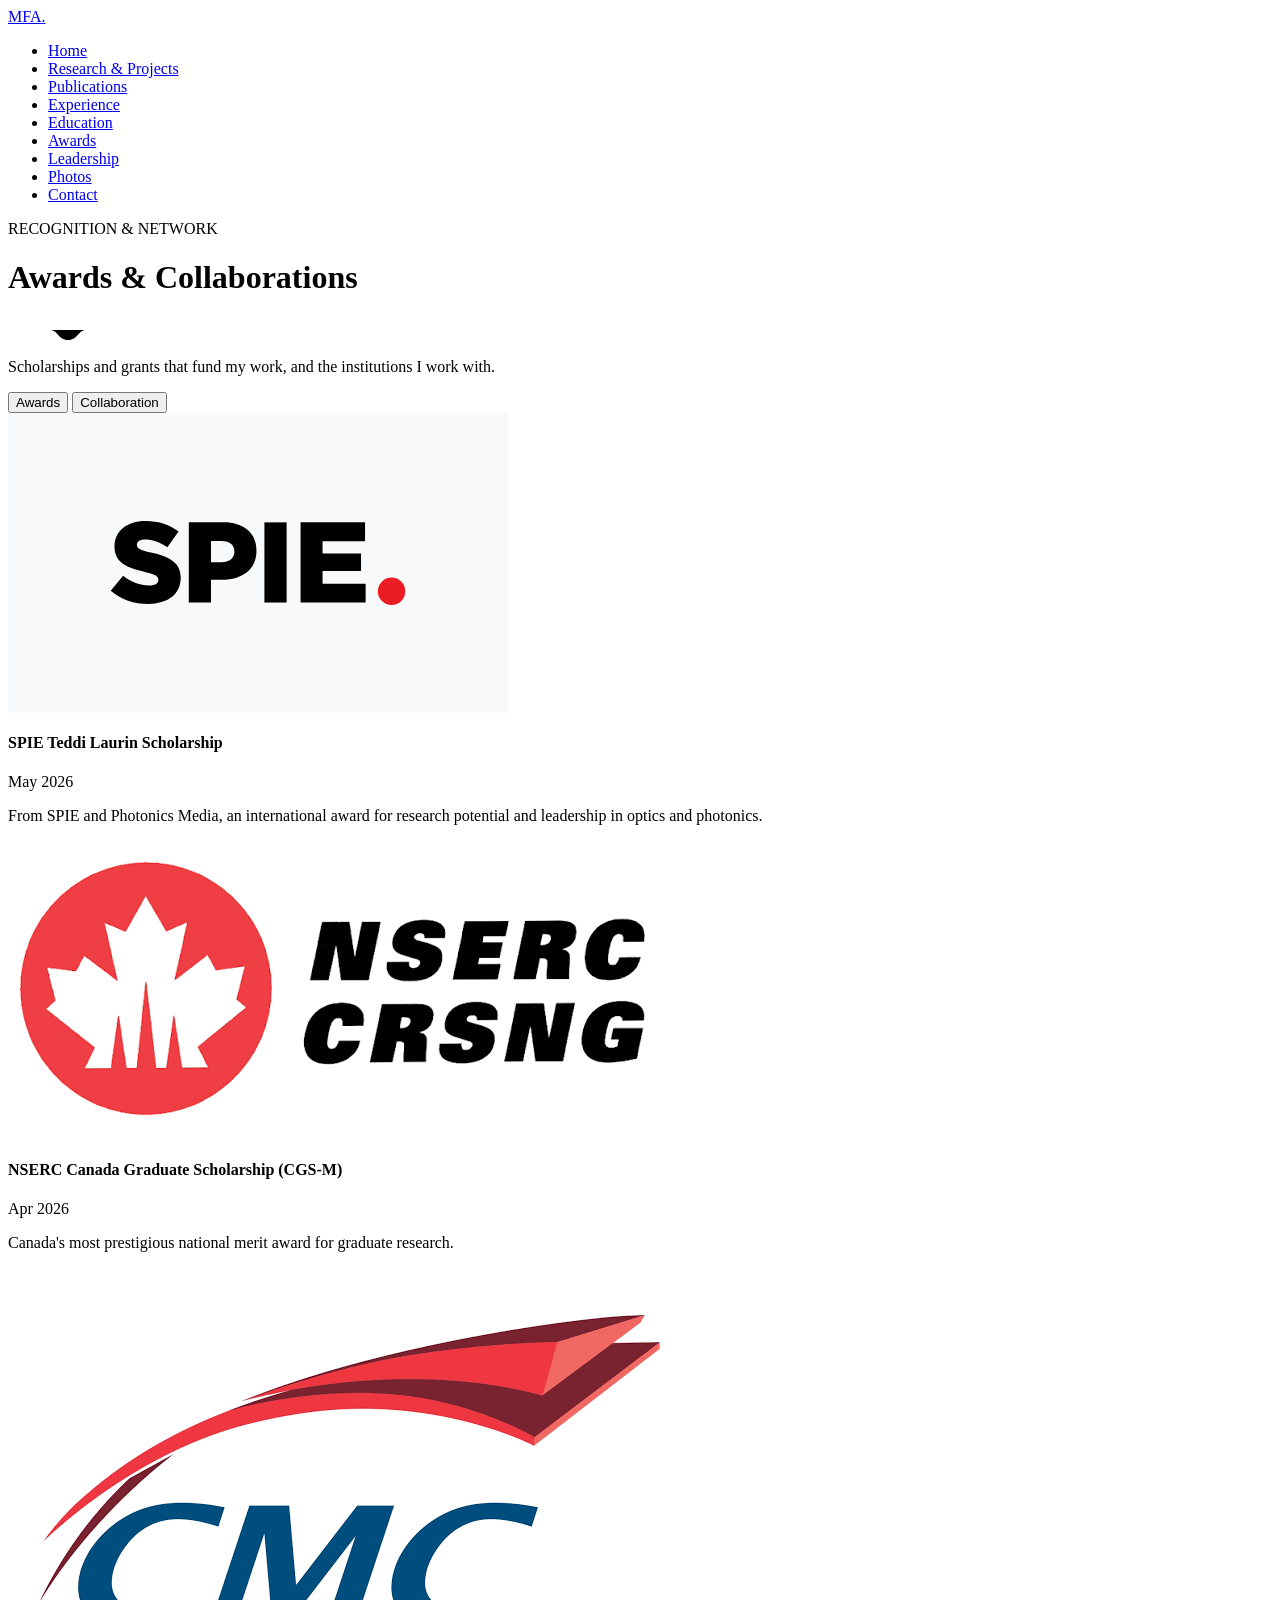
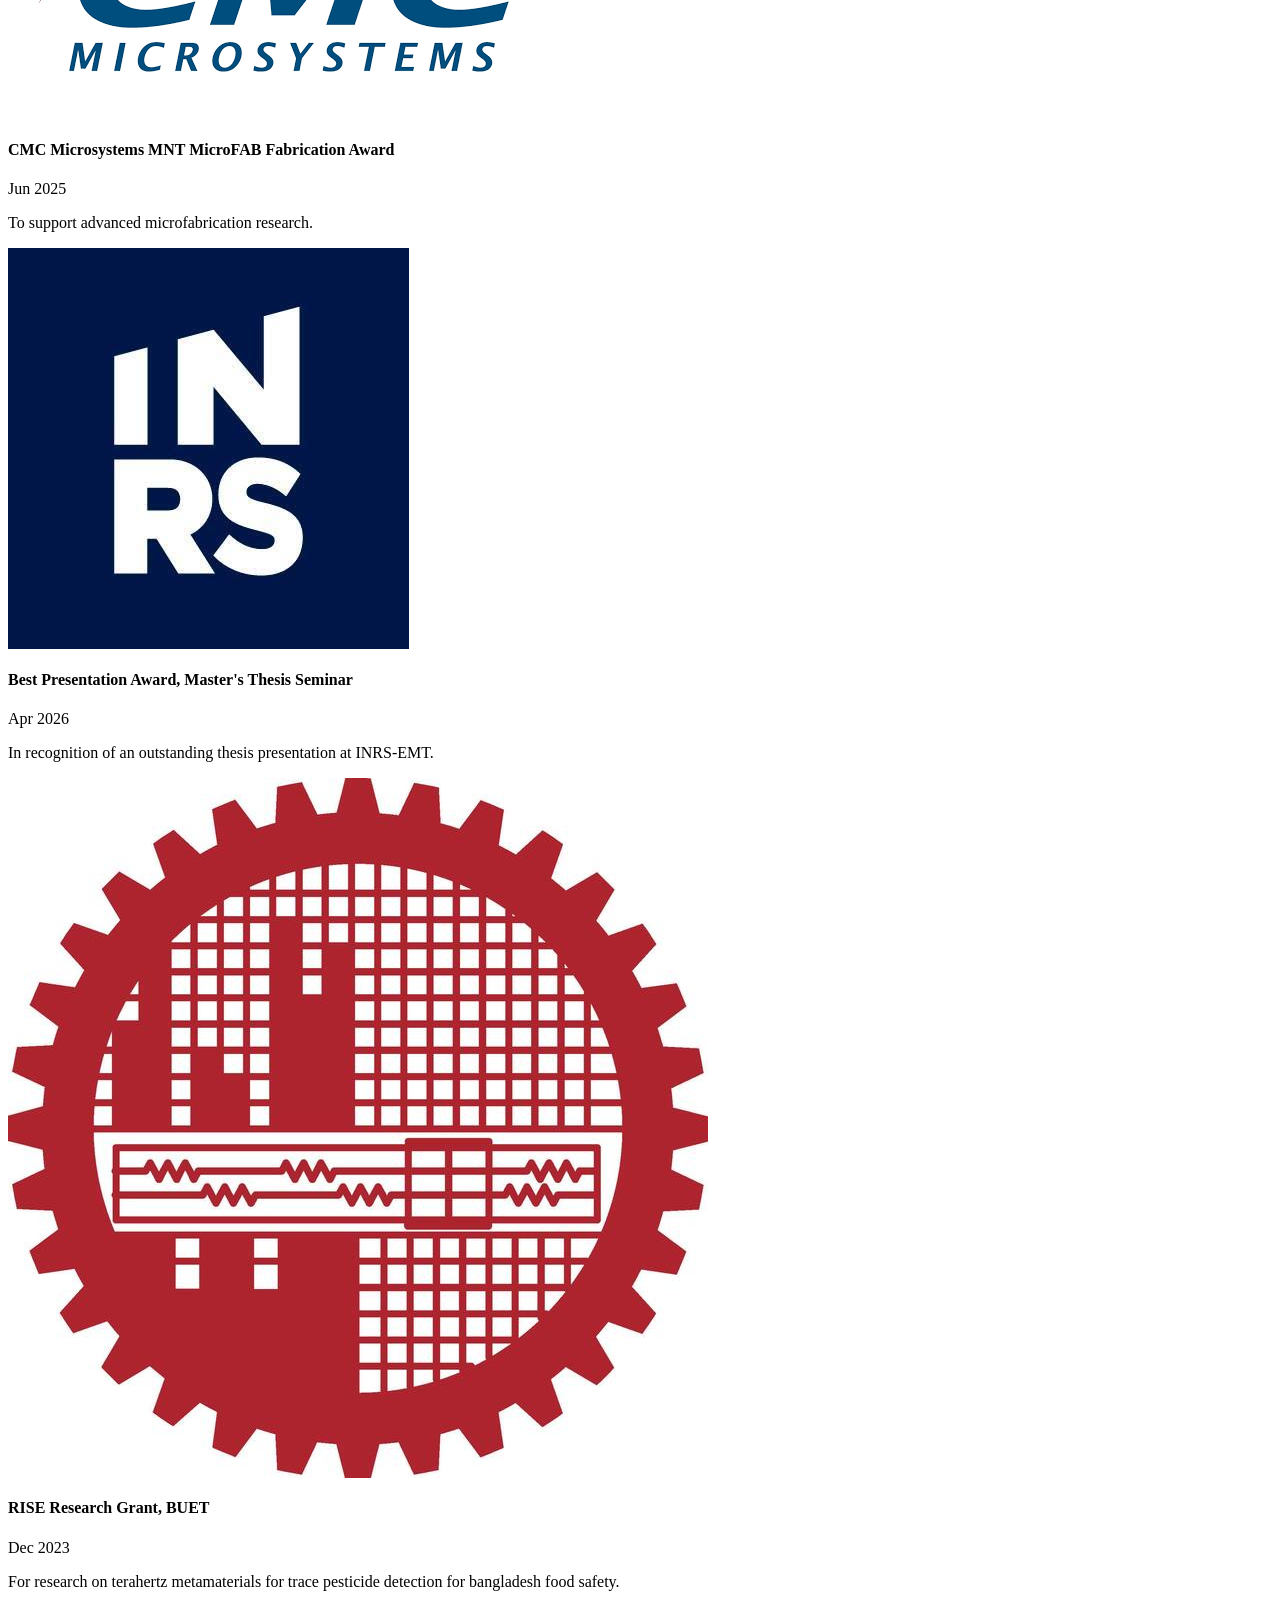
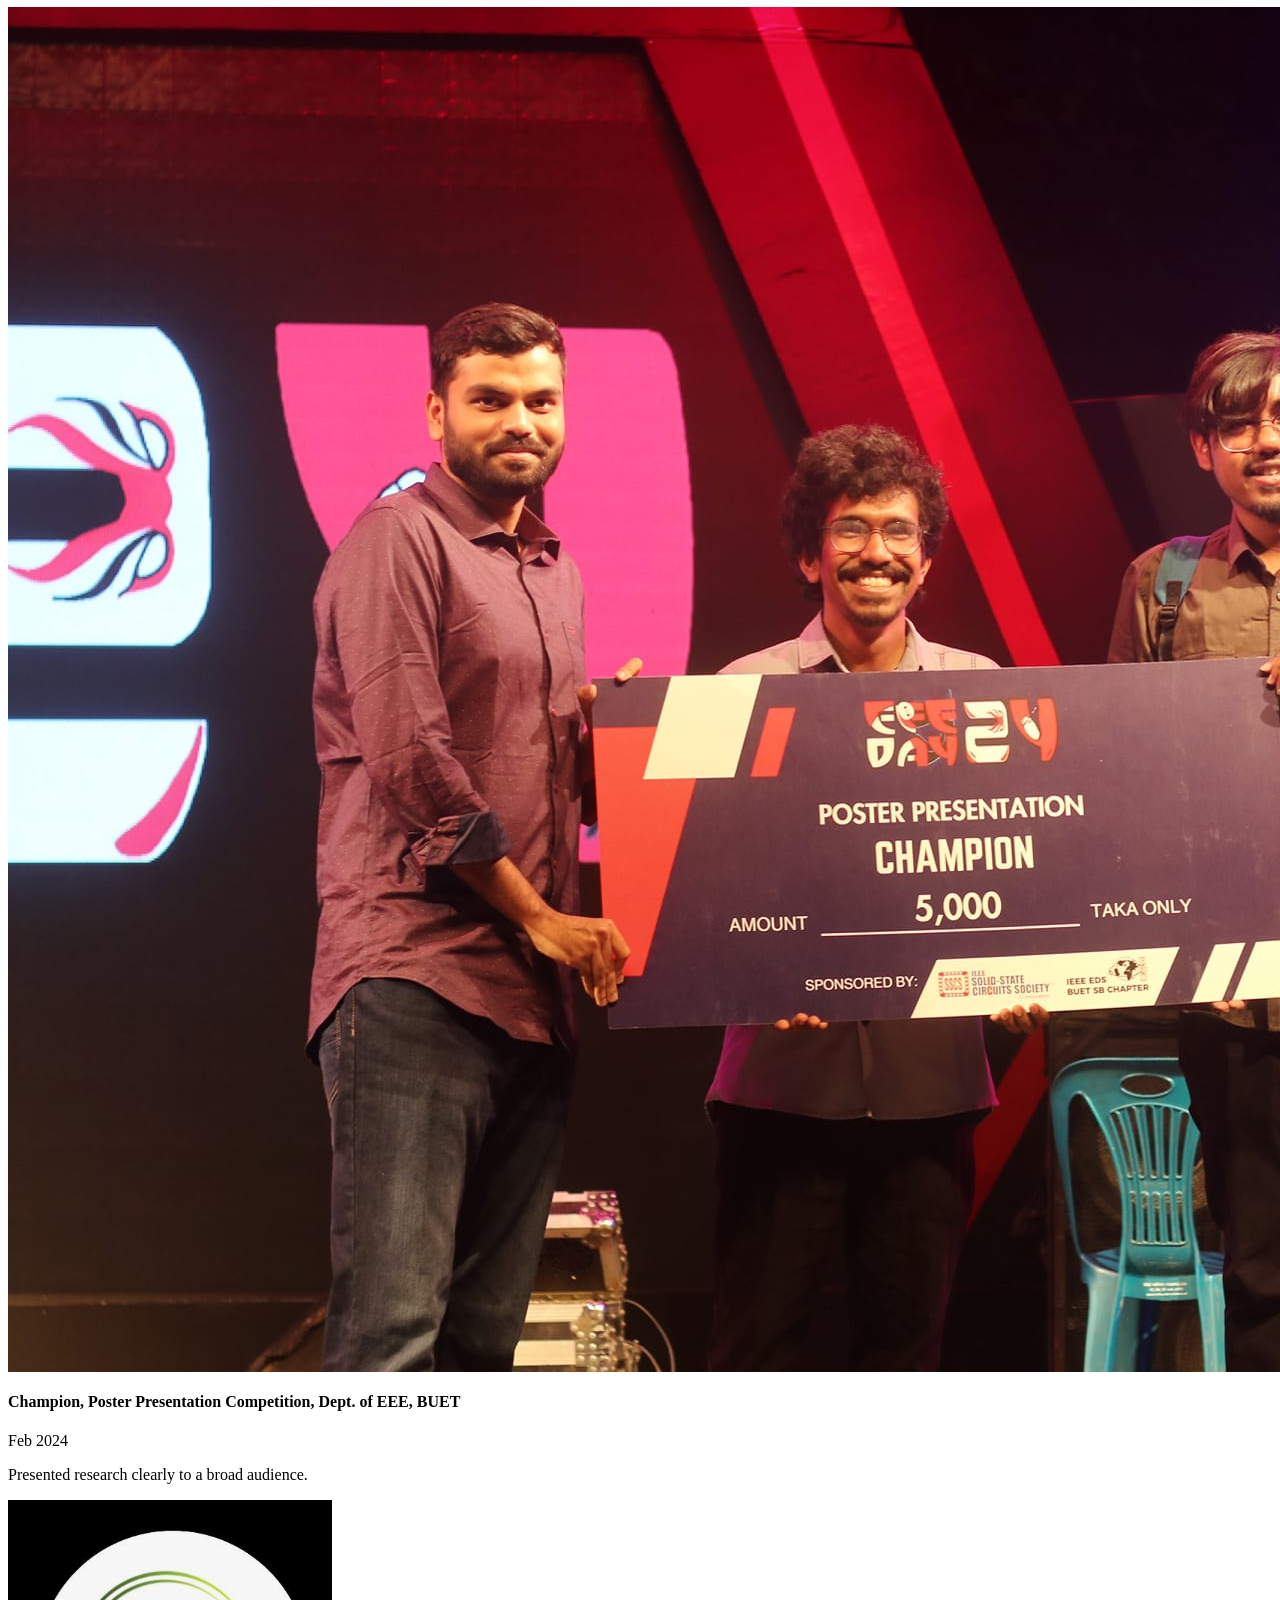
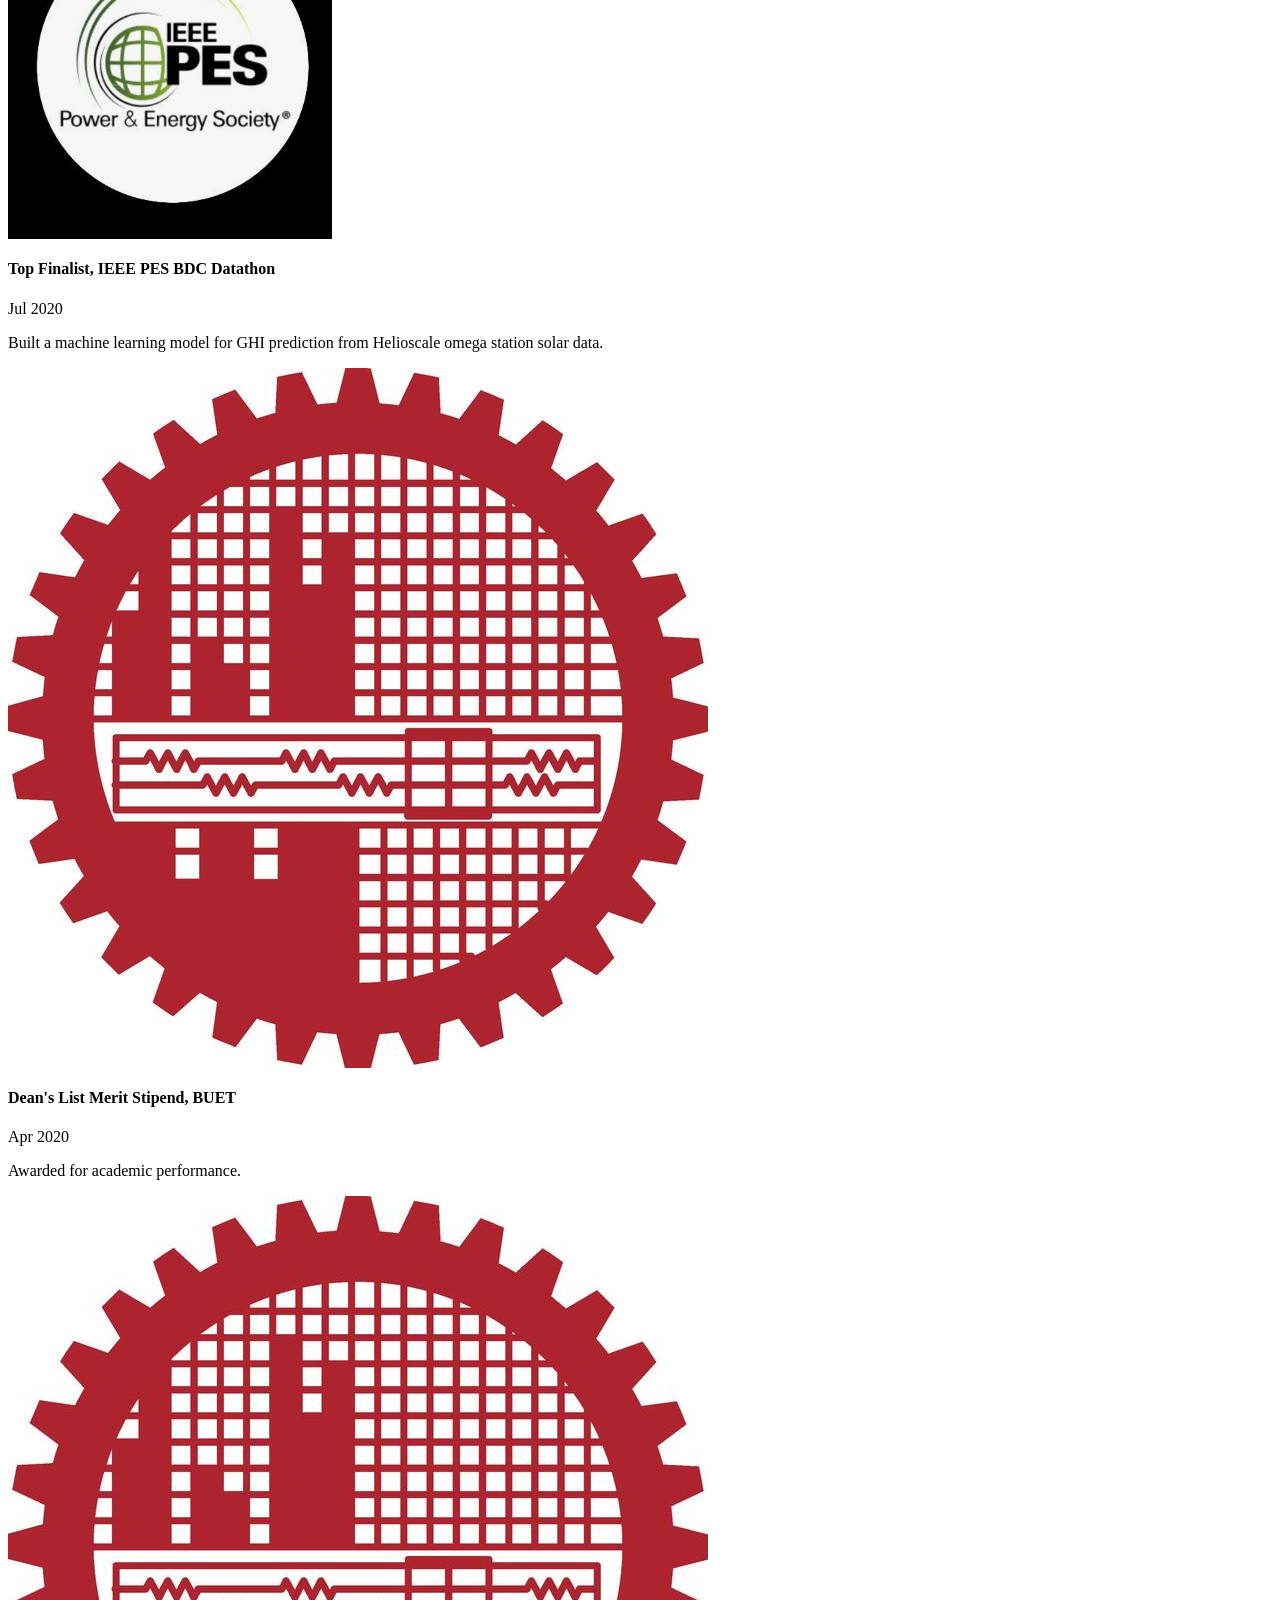
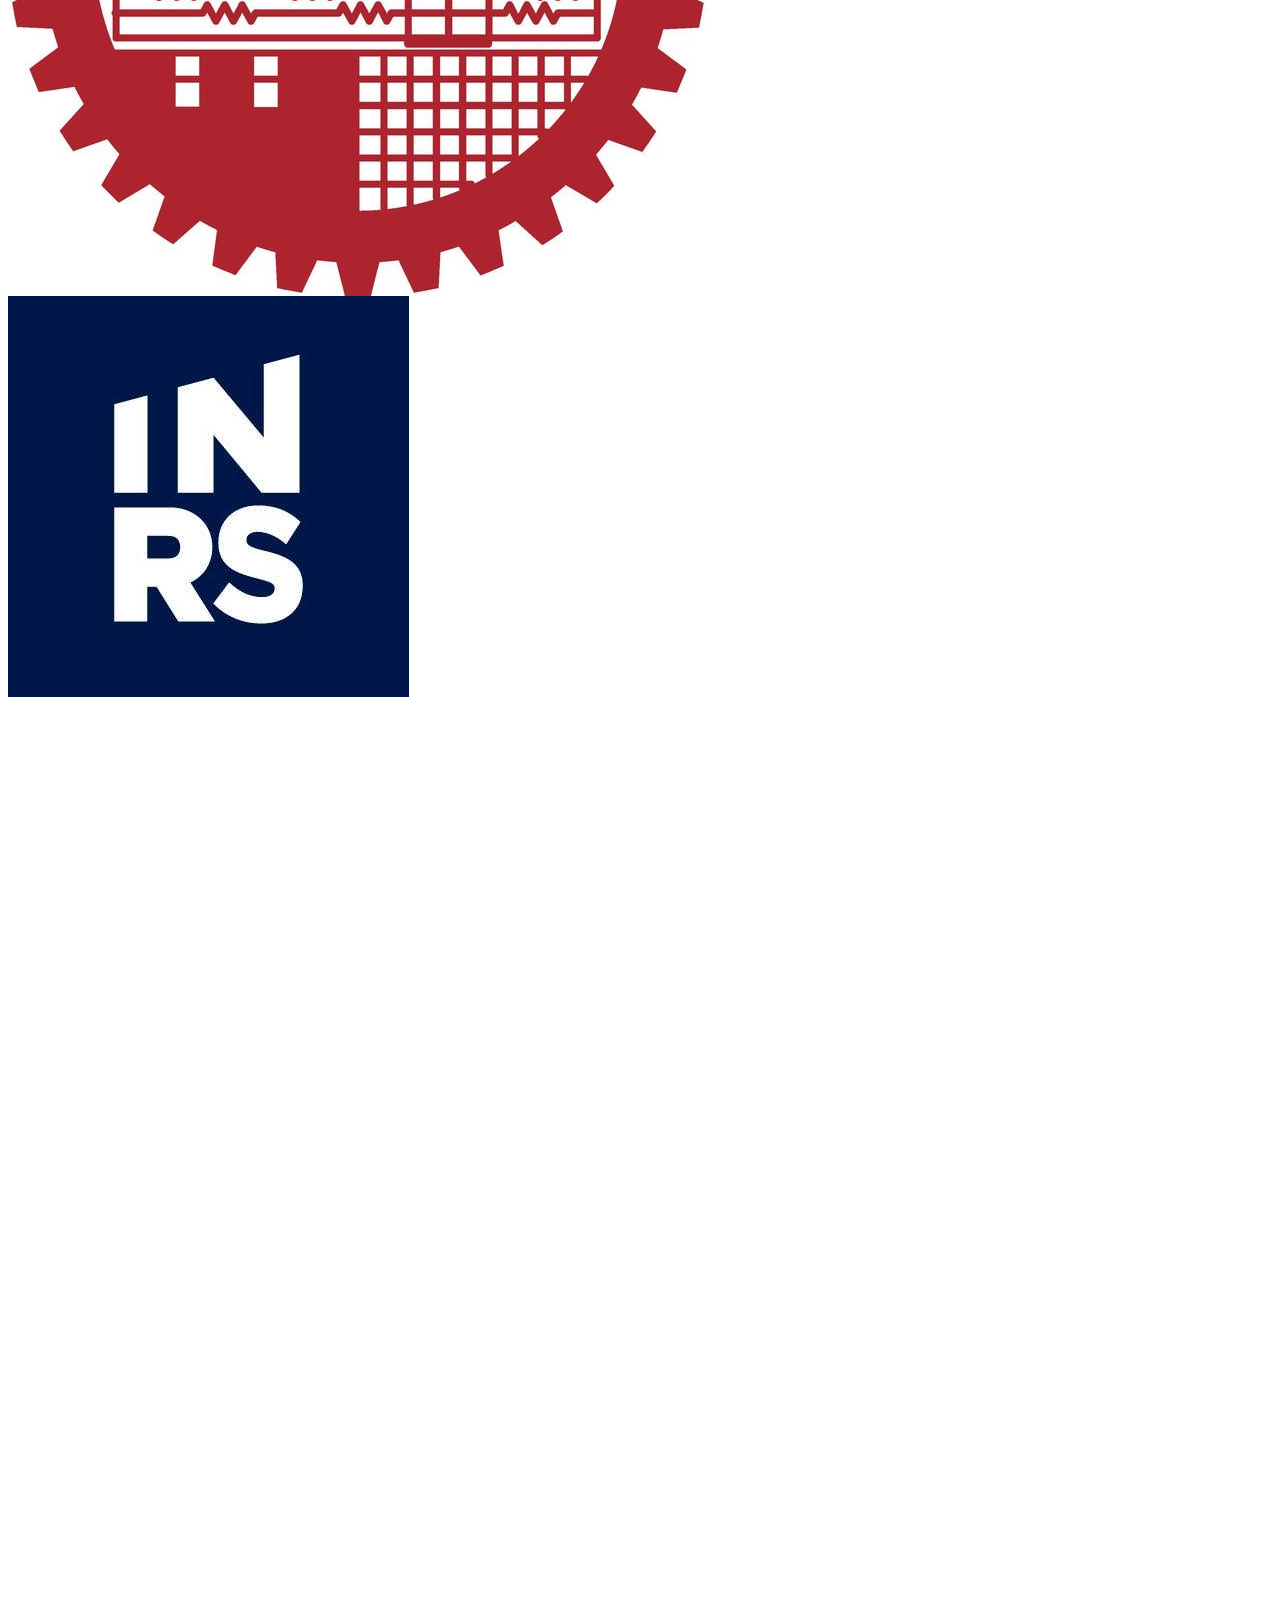
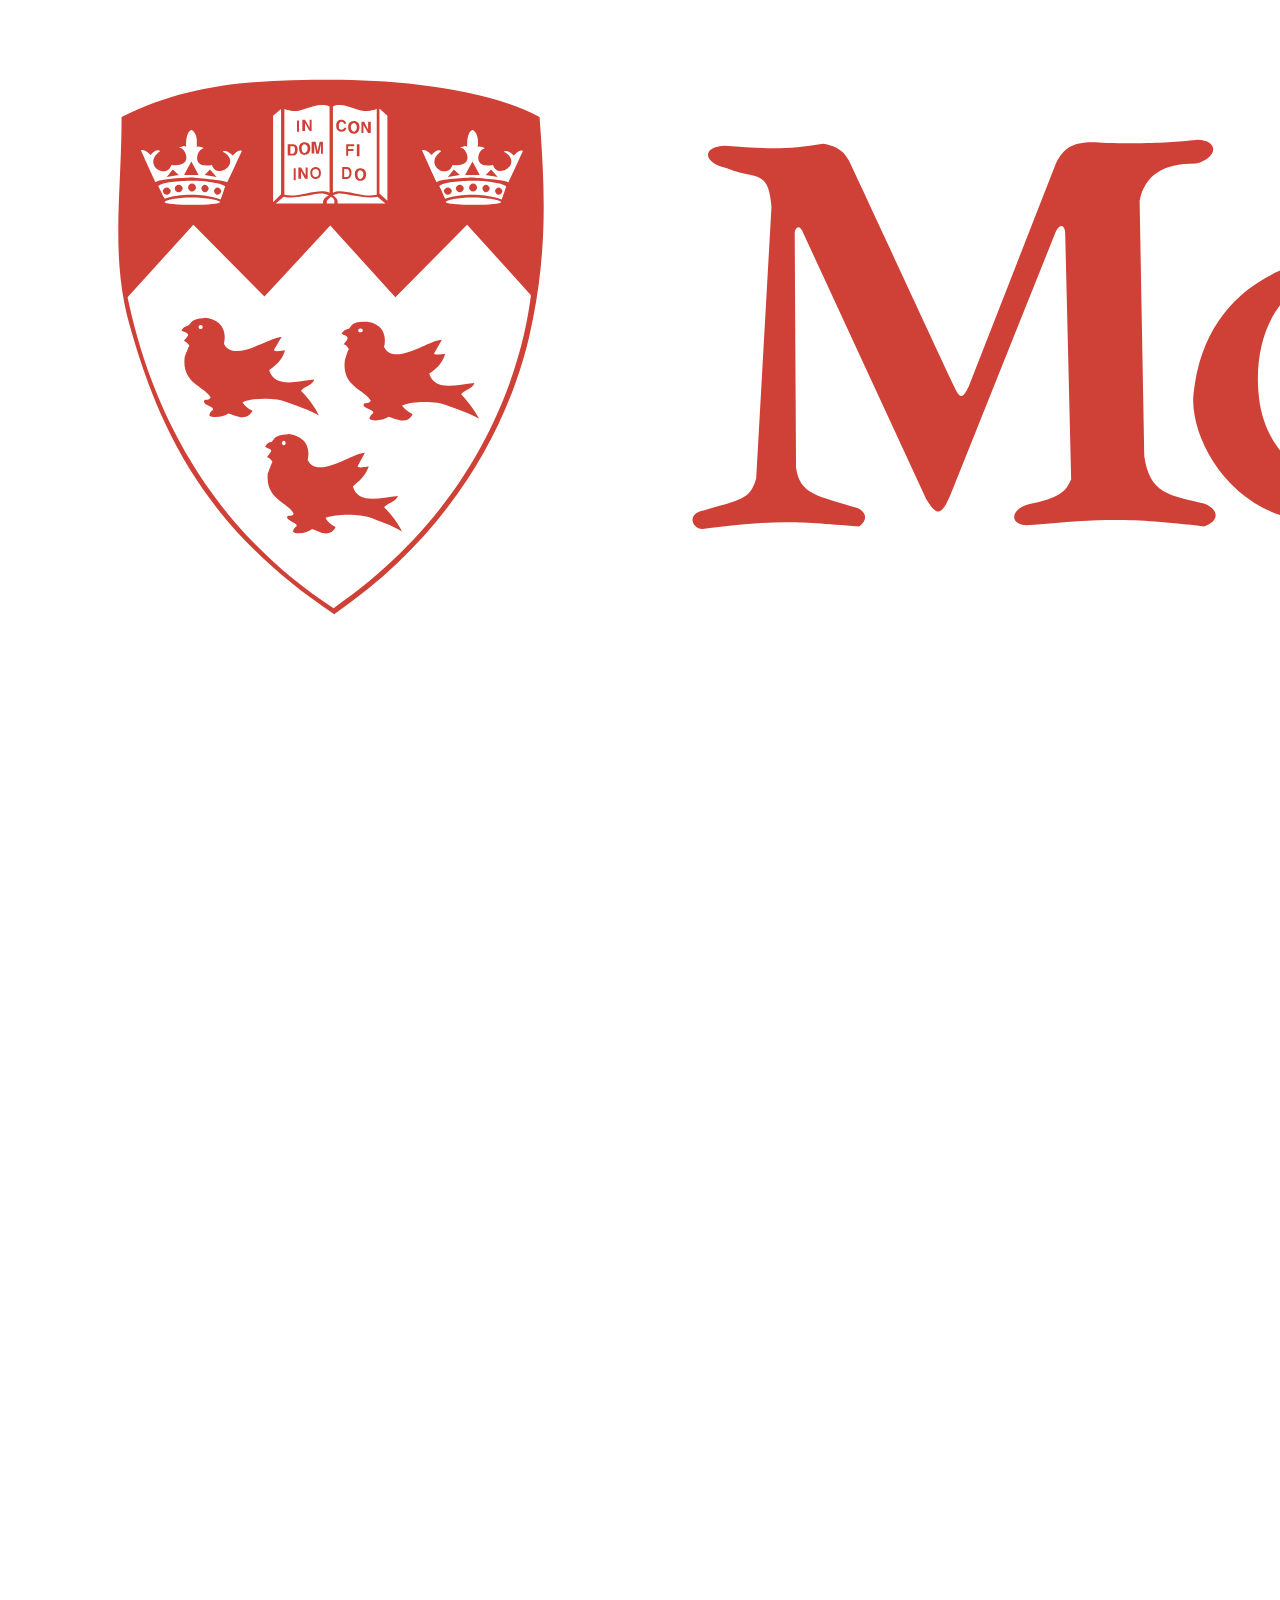
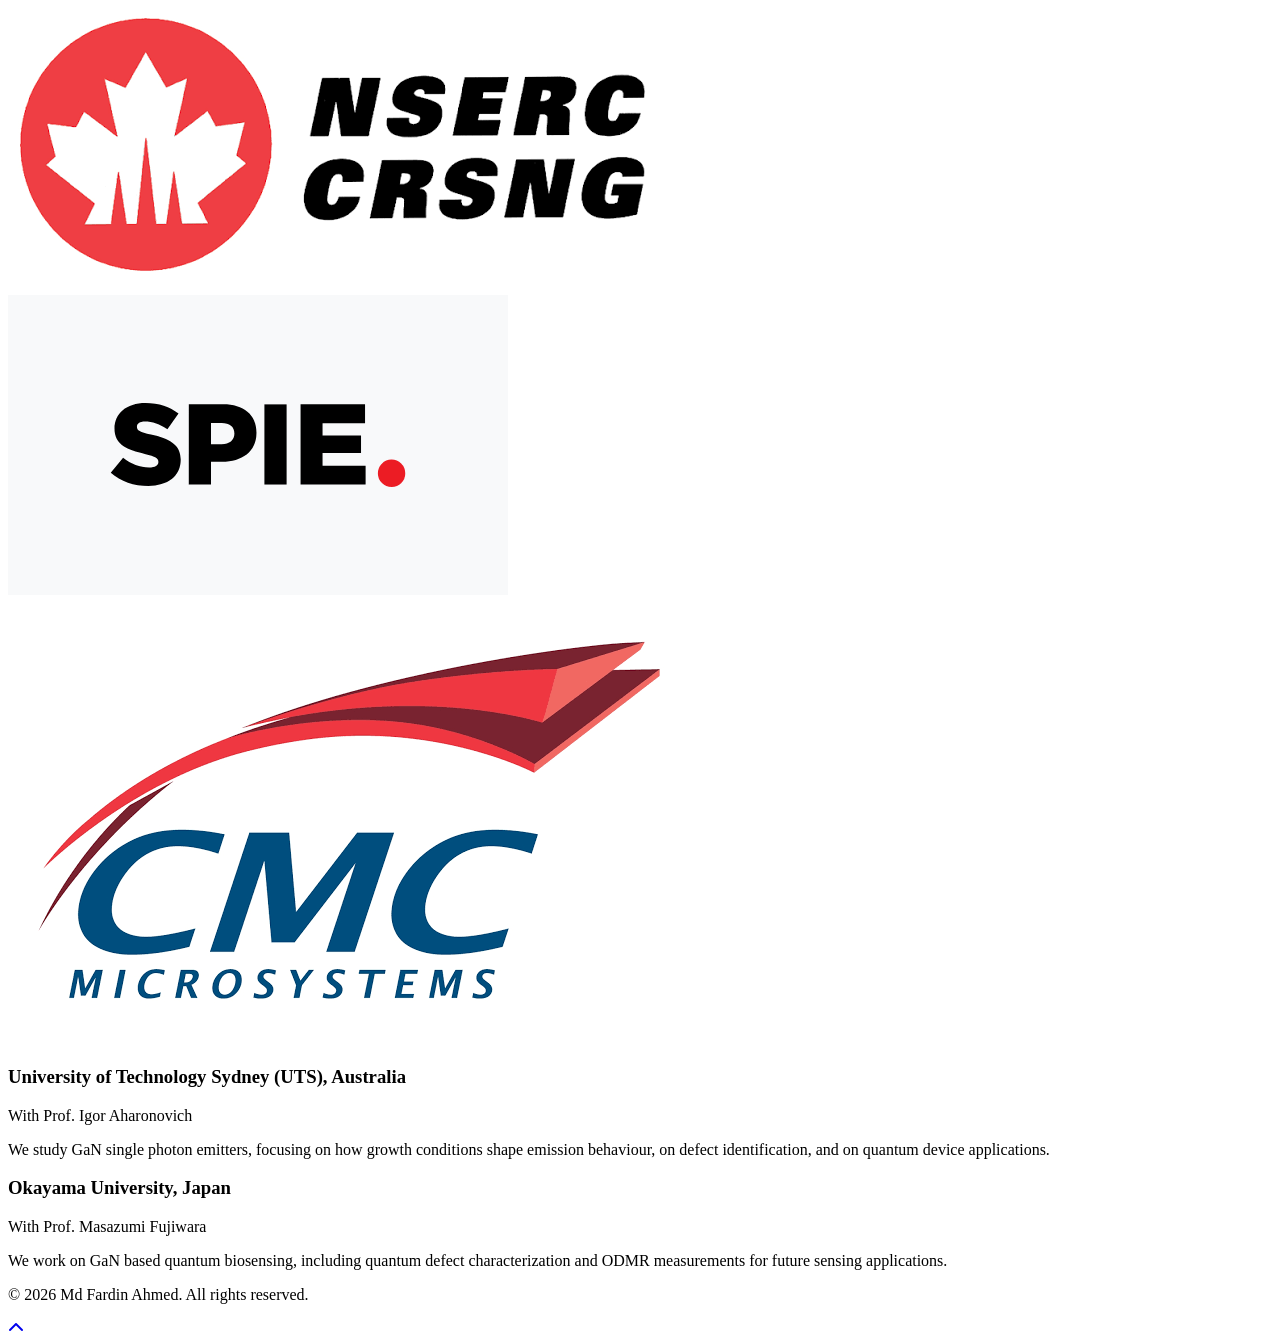
==== awards.html @ 1ec7cc43 "Add files via upload" ====
<html lang="en"><head>
    <meta charset="UTF-8">
    <meta name="viewport" content="width=device-width, initial-scale=1.0">
    <title>Awards & Collaborations | Md Fardin Ahmed</title>
    <link rel="preconnect" href="https://fonts.googleapis.com">
    <link rel="preconnect" href="https://fonts.gstatic.com" crossorigin="">
    <link href="https://fonts.googleapis.com/css2?family=Space+Grotesk:wght@500;700&family=Inter:wght@400;500;600;700&display=swap" rel="stylesheet">
    <link rel="stylesheet" href="https://cdnjs.cloudflare.com/ajax/libs/font-awesome/6.7.2/css/all.min.css">
    <link rel="stylesheet" href="style.css">
</head>
<body>
    <div id="scroll-progress" aria-hidden="true"></div>

    <nav id="navbar" class="scrolled">
        <div class="nav-container">
            <a href="index.html" class="logo">MFA<span>.</span></a>
            <ul class="nav-links">
                <li><a href="index.html">Home</a></li>
                <li><a href="research.html">Research &amp; Projects</a></li>
                <li><a href="publications.html">Publications</a></li>
                <li><a href="experience.html">Experience</a></li>
                <li><a href="education.html">Education</a></li>
                <li><a href="awards.html" class="active">Awards</a></li>
                <li><a href="leadership.html">Leadership</a></li>
                <li><a href="photos.html">Photos</a></li>
                <li><a href="index.html#contact">Contact</a></li>
            </ul>
            <div class="hamburger">
                <div class="line1"></div>
                <div class="line2"></div>
                <div class="line3"></div>
            </div>
        </div>
    </nav>

    <header class="page-hero">
        <div class="container">
            <span class="section-num">RECOGNITION &amp; NETWORK</span>
            <h1>Awards &amp; Collaborations</h1>
            <svg class="g2-dip" viewBox="0 0 120 24" width="120" height="24" aria-hidden="true">
                <path class="g2-line" d="M0,12 H42 M78,12 H120"></path>
                <path class="g2-curve" d="M42,12 C50,12 50,22 60,22 C70,22 70,12 78,12"></path>
            </svg>
            <p class="page-sub">Scholarships and grants that fund my work, and the institutions I work with.</p>
        </div>
    </header>

    <main>
        <section id="awards-and-recognition" class="section">
            <div class="container">
                <div class="tabs-container tabs-wide reveal">
                    <div class="tabs-header">
                        <button class="tab-btn active" data-target="awards-tab">Awards</button>
                        <button class="tab-btn" data-target="collaboration-tab">Collaboration</button>
                        <span class="tab-indicator" aria-hidden="true"></span>
                    </div>

                    <div class="tabs-content">
                        <!-- Awards Tab -->
                        <div id="awards-tab" class="tab-pane active">
                <div class="awards-grid reveal">
                    <article class="award-tile glass-card award-featured">
                        <div class="award-media"><img src="photos/logo/spie.png" alt="SPIE logo" loading="lazy"></div>
                        <div class="award-tile-body">
                            <h4>SPIE Teddi Laurin Scholarship</h4>
                            <span class="award-date">May 2026</span>
                            <p>From SPIE and Photonics Media, an international award for research potential and leadership in optics and photonics.</p>
                        </div>
                    </article>
                    <article class="award-tile glass-card award-featured">
                        <div class="award-media"><img src="photos/logo/NSERC.png" alt="NSERC logo" loading="lazy"></div>
                        <div class="award-tile-body">
                            <h4>NSERC Canada Graduate Scholarship (CGS-M)</h4>
                            <span class="award-date">Apr 2026</span>
                            <p>Canada's most prestigious national merit award for graduate research.</p>
                        </div>
                    </article>
                    <article class="award-tile glass-card">
                        <div class="award-media"><img src="photos/logo/cmc.png" alt="CMC Microsystems logo" loading="lazy"></div>
                        <div class="award-tile-body">
                            <h4>CMC Microsystems MNT MicroFAB Fabrication Award</h4>
                            <span class="award-date">Jun 2025</span>
                            <p>To support advanced microfabrication research.</p>
                        </div>
                    </article>
                    <article class="award-tile glass-card">
                        <div class="award-media"><img src="photos/logo/INRS.jfif" alt="INRS logo" loading="lazy"></div>
                        <div class="award-tile-body">
                            <h4>Best Presentation Award, Master's Thesis Seminar</h4>
                            <span class="award-date">Apr 2026</span>
                            <p>In recognition of an outstanding thesis presentation at INRS-EMT.</p>
                        </div>
                    </article>
                    <article class="award-tile glass-card">
                        <div class="award-media"><img src="photos/logo/buet.jpg" alt="BUET logo" loading="lazy"></div>
                        <div class="award-tile-body">
                            <h4>RISE Research Grant, BUET</h4>
                            <span class="award-date">Dec 2023</span>
                            <p>For research on terahertz metamaterials for trace pesticide detection for bangladesh food safety.</p>
                        </div>
                    </article>
                    <article class="award-tile glass-card">
                        <div class="award-media photo"><img src="photos/ECA/EDS1.jpg" alt="Poster presentation at BUET" loading="lazy"></div>
                        <div class="award-tile-body">
                            <h4>Champion, Poster Presentation Competition, Dept. of EEE, BUET</h4>
                            <span class="award-date">Feb 2024</span>
                            <p>Presented research clearly to a broad audience.</p>
                        </div>
                    </article>
                    <article class="award-tile glass-card">
                        <div class="award-media photo"><img src="photos/Project/GHI.png" alt="GHI forecasting model" loading="lazy"></div>
                        <div class="award-tile-body">
                            <h4>Top Finalist, IEEE PES BDC Datathon</h4>
                            <span class="award-date">Jul 2020</span>
                            <p>Built a machine learning model for GHI prediction from Helioscale omega station solar data.</p>
                        </div>
                    </article>
                    <article class="award-tile glass-card">
                        <div class="award-media"><img src="photos/logo/buet.jpg" alt="BUET logo" loading="lazy"></div>
                        <div class="award-tile-body">
                            <h4>Dean's List Merit Stipend, BUET</h4>
                            <span class="award-date">Apr 2020</span>
                            <p>Awarded for academic performance.</p>
                        </div>
                    </article>
                </div>
                        </div>

                        <!-- Collaboration Tab -->
                        <div id="collaboration-tab" class="tab-pane">
                <div class="logo-strip reveal">
                    <div class="logo-tile" title="BUET"><img src="photos/logo/buet.jpg" alt="BUET logo" loading="lazy"></div>
                    <div class="logo-tile" title="INRS"><img src="photos/logo/INRS.jfif" alt="INRS logo" loading="lazy"></div>
                    <div class="logo-tile" title="McGill University"><img src="photos/logo/mcgill.svg" alt="McGill University logo" loading="lazy"></div>
                    <div class="logo-tile" title="NSERC"><img src="photos/logo/NSERC.png" alt="NSERC logo" loading="lazy"></div>
                    <div class="logo-tile" title="SPIE"><img src="photos/logo/spie.png" alt="SPIE logo" loading="lazy"></div>
                    <div class="logo-tile" title="CMC Microsystems"><img src="photos/logo/cmc.png" alt="CMC Microsystems logo" loading="lazy"></div>
                </div>

                <div class="collab-cards reveal">
                    <div class="collab-card glass-card">
                        <h3>University of Technology Sydney (UTS), Australia</h3>
                        <p class="collab-with">With Prof. Igor Aharonovich</p>
                        <p>We study GaN single photon emitters, focusing on how growth conditions shape emission behaviour, on defect identification, and on quantum device applications.</p>
                    </div>
                    <div class="collab-card glass-card">
                        <h3>Okayama University, Japan</h3>
                        <p class="collab-with">With Prof. Masazumi Fujiwara</p>
                        <p>We work on GaN based quantum biosensing, including quantum defect characterization and ODMR measurements for future sensing applications.</p>
                    </div>
                </div>
                        </div>
                    </div>
                </div>
            </div>
        </section>
    </main>

    <footer>
        <div class="container">
            <p>© 2026 Md Fardin Ahmed. All rights reserved.</p>
        </div>
    </footer>

    <a href="#" class="back-to-top"><i class="fas fa-chevron-up"></i></a>
    <script src="script.js"></script>
</body></html>
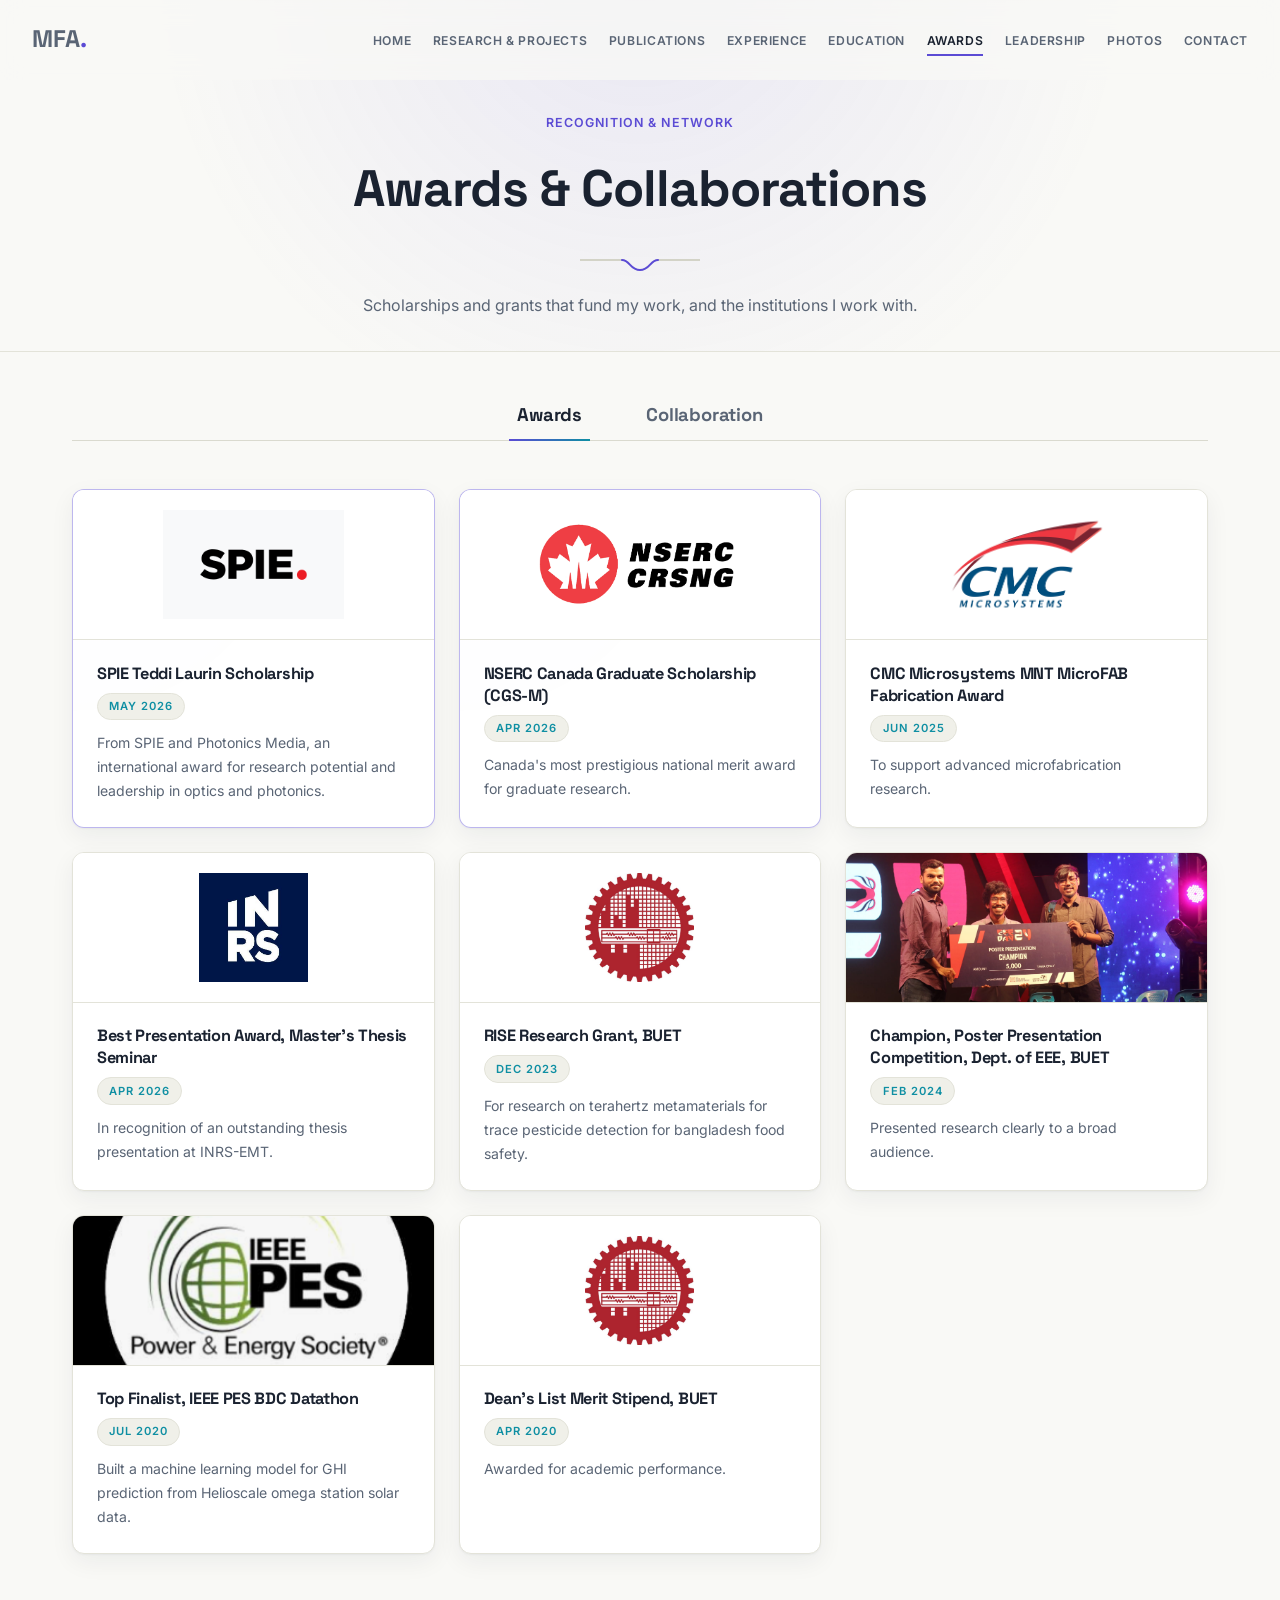
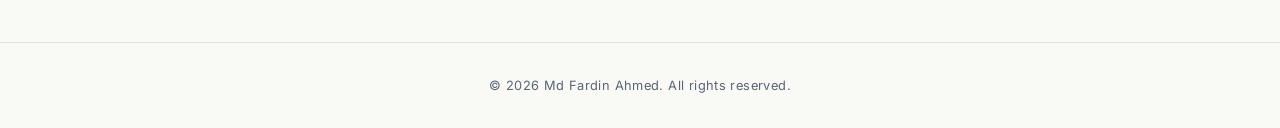
==== commit 736c9494: "Add files via upload" ====
--- a/awards.html
+++ b/awards.html
@@ -6,7 +6,7 @@
     <link rel="preconnect" href="https://fonts.gstatic.com" crossorigin="">
     <link href="https://fonts.googleapis.com/css2?family=Space+Grotesk:wght@500;700&family=Inter:wght@400;500;600;700&display=swap" rel="stylesheet">
     <link rel="stylesheet" href="https://cdnjs.cloudflare.com/ajax/libs/font-awesome/6.7.2/css/all.min.css">
-    <link rel="stylesheet" href="style.css">
+    <link rel="stylesheet" href="style.css?v=20260917">
 </head>
 <body>
     <div id="scroll-progress" aria-hidden="true"></div>
@@ -163,5 +163,5 @@
     </footer>
 
     <a href="#" class="back-to-top"><i class="fas fa-chevron-up"></i></a>
-    <script src="script.js"></script>
+    <script src="script.js?v=20260917"></script>
 </body></html>
--- a/style.css
+++ b/style.css
@@ -0,0 +1,3123 @@
+/* =========================================
+   Design Tokens — Light Academic Theme
+   ========================================= */
+:root {
+    /* Core palette — warm off-white, clean and professional */
+    --bg-0: #f9f9f6;          /* page background — off-white */
+    --bg-1: #f0f0e9;          /* alternating sections */
+    --bg-2: #ffffff;          /* cards */
+    --border: #e3e3d9;        /* hairline borders */
+    --text-primary: #1a2230;  /* headings, key text */
+    --text-secondary: #5a6575;/* body copy */
+    --accent: #5b4bd4;        /* deep photon violet — readable on white */
+    --accent-2: #0f8fa3;      /* deep spectral teal — readable on white */
+    --accent-soft: rgba(91, 75, 212, 0.10);
+    --accent-glow: rgba(91, 75, 212, 0.22);
+    --accent-2-glow: rgba(15, 143, 163, 0.18);
+
+    /* Night tokens — reserved for the "Explore the City" scene */
+    --night-0: #0a0e14;
+    --night-border: #1f2a3f;
+
+    /* Icon tints */
+    --quantum-cyan: #0f8fa3;
+    --quantum-magenta: #7c5bd4;
+    --quantum-ruby: #6a4bd4;
+    --quantum-blue: #2f7fb8;
+
+    /* Typography */
+    --font-heading: 'Space Grotesk', 'Helvetica Neue', sans-serif;
+    --font-primary: 'Inter', 'Helvetica Neue', sans-serif;
+
+    /* Spacing & utilities */
+    --transition: all 0.3s ease;
+    --border-radius: 10px;
+    --card-shadow: 0 1px 2px rgba(23, 32, 48, 0.04), 0 8px 24px rgba(23, 32, 48, 0.06);
+    --card-shadow-hover: 0 2px 4px rgba(23, 32, 48, 0.06), 0 14px 34px rgba(23, 32, 48, 0.10);
+}
+
+* {
+    margin: 0;
+    padding: 0;
+    box-sizing: border-box;
+}
+
+html {
+    scroll-behavior: smooth;
+}
+
+@media (prefers-reduced-motion: reduce) {
+    html {
+        scroll-behavior: auto;
+    }
+}
+
+body {
+    font-family: var(--font-primary);
+    color: var(--text-secondary);
+    line-height: 1.7;
+    background-color: var(--bg-0);
+    overflow-x: hidden;
+}
+
+h1, h2, h3, h4, h5, h6 {
+    font-family: var(--font-heading);
+    color: var(--text-primary);
+    font-weight: 700;
+    letter-spacing: -0.02em;
+    margin-bottom: 1rem;
+}
+
+p {
+    margin-bottom: 1rem;
+    color: var(--text-secondary);
+}
+
+a {
+    text-decoration: none;
+    color: var(--accent-2);
+    transition: var(--transition);
+}
+
+a:hover {
+    color: var(--accent);
+}
+
+ul {
+    list-style: none;
+}
+
+:focus-visible {
+    outline: 2px solid var(--accent);
+    outline-offset: 3px;
+    border-radius: 3px;
+}
+
+::selection {
+    background: var(--accent-glow);
+    color: var(--text-primary);
+}
+
+.container {
+    max-width: 1200px;
+    margin: 0 auto;
+    padding: 0 2rem;
+}
+
+/* Small uppercase label — shared utility look */
+.section-num,
+.motto-label,
+.timeline-date,
+.award-date,
+.news-date,
+.takeaway-label,
+.lead-date,
+.hero-scroll-indicator {
+    font-family: var(--font-primary);
+    font-weight: 600;
+    text-transform: uppercase;
+    letter-spacing: 0.09em;
+}
+
+/* =========================================
+   Sections
+   ========================================= */
+.section {
+    padding: 5.5rem 0;
+    background-color: var(--bg-0);
+}
+
+.bg-light {
+    background-color: var(--bg-1);
+}
+
+.bg-dark {
+    background-color: var(--bg-1);
+    color: var(--text-primary);
+    position: relative;
+    overflow: hidden;
+}
+
+.bg-dark::before {
+    content: '';
+    position: absolute;
+    top: -20%;
+    left: 50%;
+    transform: translateX(-50%);
+    width: 900px;
+    height: 900px;
+    background: radial-gradient(circle, var(--accent-soft) 0%, transparent 70%);
+    pointer-events: none;
+}
+
+.text-white {
+    color: var(--text-primary);
+}
+
+.mt-5 {
+    margin-top: 3rem;
+}
+
+/* =========================================
+   Page hero (interior pages)
+   ========================================= */
+.page-hero {
+    padding: 7rem 0 2rem;
+    text-align: center;
+    background:
+        radial-gradient(700px circle at 50% -10%, var(--accent-soft), transparent 70%),
+        var(--bg-0);
+    border-bottom: 1px solid var(--border);
+}
+
+.page-hero h1 {
+    font-size: clamp(2.2rem, 5vw, 3.2rem);
+    margin-bottom: 1rem;
+}
+
+.page-hero .section-num {
+    display: block;
+    font-size: 0.78rem;
+    color: var(--accent);
+    margin-bottom: 0.75rem;
+}
+
+.page-sub {
+    max-width: 620px;
+    margin: 1.25rem auto 0;
+    font-size: 1rem;
+}
+
+/* Breadcrumb-style back link on sub-pages */
+.back-link {
+    display: inline-flex;
+    align-items: center;
+    gap: 0.5rem;
+    font-size: 0.82rem;
+    font-weight: 600;
+    text-transform: uppercase;
+    letter-spacing: 0.06em;
+    color: var(--text-secondary);
+    margin-bottom: 1.25rem;
+}
+
+.back-link:hover {
+    color: var(--accent);
+}
+
+/* =========================================
+   Buttons
+   ========================================= */
+.btn {
+    display: inline-block;
+    padding: 0.85rem 2rem;
+    border-radius: var(--border-radius);
+    font-family: var(--font-primary);
+    font-size: 0.85rem;
+    font-weight: 600;
+    letter-spacing: 0.05em;
+    text-transform: uppercase;
+    cursor: pointer;
+    transition: var(--transition);
+    border: 1px solid transparent;
+}
+
+.primary-btn {
+    background-color: var(--accent);
+    color: #ffffff;
+    border-color: var(--accent);
+}
+
+.primary-btn:hover {
+    background-color: #4a3bc0;
+    color: #ffffff;
+    box-shadow: 0 8px 22px var(--accent-glow);
+    transform: translateY(-2px);
+}
+
+.secondary-btn {
+    background-color: transparent;
+    color: var(--text-primary);
+    border-color: #cfcfc3;
+}
+
+.secondary-btn:hover {
+    border-color: var(--text-primary);
+    color: var(--text-primary);
+    transform: translateY(-2px);
+}
+
+.btn-block {
+    display: block;
+    width: 100%;
+    text-align: center;
+}
+
+/* =========================================
+   Section Header + g2(τ) motif
+   ========================================= */
+.section-header {
+    text-align: center;
+    margin-bottom: 2.75rem;
+}
+
+.section-num {
+    display: block;
+    font-size: 0.78rem;
+    color: var(--accent);
+    margin-bottom: 0.75rem;
+}
+
+.section-header h2 {
+    font-size: 2.5rem;
+    margin-bottom: 1rem;
+}
+
+.section-sub {
+    max-width: 520px;
+    margin: 1.25rem auto 0;
+    font-size: 0.95rem;
+}
+
+.g2-dip {
+    display: block;
+    margin: 0 auto;
+    overflow: visible;
+}
+
+.g2-line {
+    fill: none;
+    stroke: #d3d3c7;
+    stroke-width: 2;
+}
+
+.g2-curve {
+    fill: none;
+    stroke: var(--accent);
+    stroke-width: 2;
+    stroke-linecap: round;
+    stroke-dasharray: 60;
+    stroke-dashoffset: 60;
+    transition: stroke-dashoffset 1.1s cubic-bezier(0.16, 1, 0.3, 1);
+}
+
+.reveal.active .g2-curve,
+.page-hero .g2-curve {
+    stroke-dashoffset: 0;
+}
+
+@media (prefers-reduced-motion: reduce) {
+    .g2-curve {
+        transition: none;
+        stroke-dashoffset: 0;
+    }
+}
+
+/* =========================================
+   Card base (formerly glass-card)
+   ========================================= */
+.glass-card {
+    background: var(--bg-2);
+    border: 1px solid var(--border);
+    border-radius: 12px;
+    box-shadow: var(--card-shadow);
+    transition: var(--transition);
+}
+
+/* =========================================
+   Navigation
+   ========================================= */
+#scroll-progress {
+    position: fixed;
+    top: 0;
+    left: 0;
+    width: 0%;
+    height: 2px;
+    background: linear-gradient(90deg, var(--accent), var(--accent-2));
+    z-index: 2000;
+    transition: width 0.1s linear;
+}
+
+@media (prefers-reduced-motion: reduce) {
+    #scroll-progress {
+        transition: none;
+    }
+}
+
+#navbar {
+    position: fixed;
+    top: 0;
+    left: 0;
+    width: 100%;
+    background-color: rgba(249, 249, 246, 0.75);
+    backdrop-filter: blur(12px);
+    border-bottom: 1px solid transparent;
+    padding: 1.2rem 0;
+    z-index: 1000;
+    transition: var(--transition);
+}
+
+#navbar.scrolled {
+    background-color: rgba(255, 255, 255, 0.88);
+    padding: 0.85rem 0;
+    border-bottom-color: var(--border);
+    box-shadow: 0 2px 14px rgba(23, 32, 48, 0.05);
+}
+
+.nav-container {
+    max-width: 1280px;
+    margin: 0 auto;
+    padding: 0 2rem;
+    display: flex;
+    justify-content: space-between;
+    align-items: center;
+}
+
+.logo {
+    font-family: var(--font-heading);
+    font-size: 1.5rem;
+    font-weight: 700;
+    color: var(--text-primary);
+}
+
+.logo span {
+    color: var(--accent);
+}
+
+/* Sleek top-right menu */
+.nav-links {
+    display: flex;
+    gap: 1.35rem;
+    margin-left: auto;
+}
+
+.nav-links a {
+    font-family: var(--font-primary);
+    color: var(--text-secondary);
+    font-size: 0.76rem;
+    letter-spacing: 0.05em;
+    text-transform: uppercase;
+    font-weight: 600;
+    position: relative;
+    padding-bottom: 4px;
+}
+
+.nav-links a::after {
+    content: '';
+    position: absolute;
+    width: 0;
+    height: 2px;
+    bottom: -4px;
+    left: 0;
+    background-color: var(--accent);
+    transition: width 0.3s ease;
+}
+
+.nav-links a:hover {
+    color: var(--text-primary);
+}
+
+.nav-links a:hover::after,
+.nav-links a.active::after {
+    width: 100%;
+}
+
+.nav-links a.active {
+    color: var(--text-primary);
+}
+
+.hamburger {
+    display: none;
+    cursor: pointer;
+}
+
+.hamburger div {
+    width: 24px;
+    height: 2px;
+    background-color: var(--text-primary);
+    margin: 5px;
+    transition: var(--transition);
+}
+
+/* =========================================
+   Hero Section — cinematic video background
+   ========================================= */
+.hero {
+    height: 100vh;
+    min-height: 640px;
+    background-color: #070a10;
+    position: relative;
+    display: flex;
+    align-items: center;
+    justify-content: center;
+    text-align: center;
+    color: #ffffff;
+    overflow: hidden;
+}
+
+/* Video fills the frame and sits behind every other hero layer */
+.hero-video {
+    position: absolute;
+    top: 50%;
+    left: 50%;
+    min-width: 100%;
+    min-height: 100%;
+    width: auto;
+    height: auto;
+    transform: translate(-50%, -50%);
+    object-fit: cover;
+    z-index: 0;
+    filter: saturate(1.05) contrast(1.05);
+    opacity: 0;
+    transition: opacity 0.35s ease;
+}
+
+.hero-video.is-playing {
+    opacity: 1;
+}
+
+/* Legibility scrim: darkens the centre, deepens the edges, and fades
+   into the page background at the bottom seam. */
+.hero-overlay {
+    position: absolute;
+    inset: 0;
+    background:
+        radial-gradient(ellipse at 50% 45%, rgba(7, 10, 16, 0.35) 0%, rgba(7, 10, 16, 0.72) 55%, rgba(7, 10, 16, 0.92) 100%),
+        linear-gradient(180deg, rgba(7, 10, 16, 0.75) 0%, transparent 22%, transparent 72%, var(--bg-0) 100%);
+    z-index: 1;
+    pointer-events: none;
+}
+
+/* Fine film grain so the video never looks flat behind the type */
+.hero-grain {
+    position: absolute;
+    inset: 0;
+    z-index: 1;
+    pointer-events: none;
+    opacity: 0.5;
+    background-image:
+        repeating-linear-gradient(0deg, rgba(255, 255, 255, 0.025) 0 1px, transparent 1px 3px);
+    mix-blend-mode: overlay;
+}
+
+.hero-content {
+    position: relative;
+    z-index: 2;
+    max-width: 880px;
+    padding: 0 2rem;
+}
+
+.hero h1 {
+    font-family: var(--font-heading);
+    font-weight: 700;
+    font-size: clamp(3rem, 8vw, 5.5rem);
+    letter-spacing: -0.03em;
+    line-height: 1.03;
+    margin-bottom: 0.65rem;
+    color: #ffffff;
+    text-shadow: 0 2px 40px rgba(0, 0, 0, 0.55);
+}
+
+.hero h2 {
+    font-family: var(--font-primary);
+    font-size: 1.15rem;
+    font-weight: 500;
+    color: rgba(255, 255, 255, 0.72);
+    margin-bottom: 1.9rem;
+    letter-spacing: 0.01em;
+}
+
+/* Core competencies — glass pills over the video */
+.hero-skills {
+    display: flex;
+    flex-wrap: wrap;
+    justify-content: center;
+    gap: 0.6rem;
+    margin-bottom: 2.4rem;
+}
+
+.hero-skills li {
+    font-size: 0.86rem;
+    font-weight: 600;
+    color: rgba(255, 255, 255, 0.92);
+    padding: 0.5rem 1.25rem;
+    border-radius: 30px;
+    border: 1px solid rgba(255, 255, 255, 0.22);
+    background: rgba(255, 255, 255, 0.08);
+    backdrop-filter: blur(10px);
+    transition: var(--transition);
+}
+
+.hero-skills li:hover {
+    transform: translateY(-2px);
+    border-color: rgba(255, 255, 255, 0.5);
+    background: rgba(255, 255, 255, 0.16);
+}
+
+.hero-buttons {
+    display: flex;
+    gap: 1rem;
+    justify-content: center;
+    margin-bottom: 2.5rem;
+}
+
+/* Hero button variants sit on video, so they override the light-theme rules */
+.hero .primary-btn {
+    background-color: #ffffff;
+    color: #10131a;
+    border-color: #ffffff;
+}
+
+.hero .primary-btn:hover {
+    background-color: rgba(255, 255, 255, 0.88);
+    color: #10131a;
+    box-shadow: 0 10px 34px rgba(255, 255, 255, 0.28);
+}
+
+.hero .secondary-btn {
+    color: #ffffff;
+    border-color: rgba(255, 255, 255, 0.4);
+    background: rgba(255, 255, 255, 0.06);
+    backdrop-filter: blur(10px);
+}
+
+.hero .secondary-btn:hover {
+    border-color: #ffffff;
+    color: #ffffff;
+    background: rgba(255, 255, 255, 0.16);
+}
+
+.social-icons {
+    display: flex;
+    gap: 1.5rem;
+    justify-content: center;
+}
+
+.social-icons a {
+    color: var(--text-secondary);
+    font-size: 1.3rem;
+    transition: var(--transition);
+}
+
+.social-icons a:hover {
+    color: var(--accent);
+    transform: translateY(-3px);
+}
+
+.hero .social-icons a {
+    color: rgba(255, 255, 255, 0.75);
+}
+
+.hero .social-icons a:hover {
+    color: #ffffff;
+    transform: translateY(-3px);
+}
+
+/* Large stylised downward arrow, drawn as SVG so the stroke can animate */
+.hero-scroll-indicator {
+    display: inline-block;
+    margin-top: 2.75rem;
+    line-height: 0;
+    color: rgba(255, 255, 255, 0.7);
+    animation: floatScroll 2.2s ease-in-out infinite;
+    transition: color 0.3s ease, transform 0.3s ease;
+}
+
+.hero-scroll-indicator svg {
+    display: block;
+    overflow: visible;
+    filter: drop-shadow(0 4px 18px rgba(0, 0, 0, 0.45));
+}
+
+.hero-scroll-indicator .arrow-stem,
+.hero-scroll-indicator .arrow-head {
+    fill: none;
+    stroke: currentColor;
+    stroke-width: 3;
+    stroke-linecap: round;
+    stroke-linejoin: round;
+}
+
+/* Stem is thinner and fades upward for a tapered, drawn look */
+.hero-scroll-indicator .arrow-stem {
+    stroke-width: 2;
+    opacity: 0.55;
+}
+
+.hero-scroll-indicator:hover {
+    color: #ffffff;
+    transform: translateY(4px);
+}
+
+.hero-scroll-indicator:hover .arrow-stem {
+    opacity: 1;
+}
+
+/* Transparent navbar while the hero is in view */
+#navbar:not(.scrolled) .logo,
+#navbar:not(.scrolled) .nav-links a {
+    color: rgba(255, 255, 255, 0.85);
+}
+
+#navbar:not(.scrolled) .nav-links a:hover,
+#navbar:not(.scrolled) .nav-links a.active {
+    color: #ffffff;
+}
+
+#navbar:not(.scrolled) .hamburger div {
+    background-color: #ffffff;
+}
+
+#navbar:not(.scrolled) {
+    background-color: transparent;
+    backdrop-filter: none;
+}
+
+/* Interior pages have no hero video, so keep dark type there */
+body:not(.has-video-hero) #navbar:not(.scrolled) .logo,
+body:not(.has-video-hero) #navbar:not(.scrolled) .nav-links a {
+    color: var(--text-secondary);
+}
+
+body:not(.has-video-hero) #navbar:not(.scrolled) .nav-links a.active {
+    color: var(--text-primary);
+}
+
+body:not(.has-video-hero) #navbar:not(.scrolled) .hamburger div {
+    background-color: var(--text-primary);
+}
+
+body:not(.has-video-hero) #navbar:not(.scrolled) {
+    background-color: rgba(249, 249, 246, 0.75);
+    backdrop-filter: blur(12px);
+}
+
+@keyframes floatScroll {
+    0%, 100% { transform: translateY(0); }
+    50% { transform: translateY(10px); }
+}
+
+@media (prefers-reduced-motion: reduce) {
+    .hero-scroll-indicator {
+        animation: none;
+    }
+}
+
+/* =========================================
+   About Section
+   ========================================= */
+.about-content {
+    display: grid;
+    grid-template-columns: 1fr 2fr;
+    gap: 3rem;
+    align-items: flex-start;
+}
+
+.about-image-wrapper {
+    position: relative;
+}
+
+.about-image-wrapper img {
+    width: 100%;
+    height: auto;
+    max-height: 450px;
+    border-radius: var(--border-radius);
+    object-fit: cover;
+    object-position: top;
+    display: block;
+    box-shadow: var(--card-shadow-hover);
+}
+
+.laser-frame {
+    position: absolute;
+    inset: 14px;
+    border: 1px solid var(--accent);
+    border-radius: 6px;
+    opacity: 0.35;
+    pointer-events: none;
+}
+
+.about-text .about-intro {
+    font-family: var(--font-heading);
+    font-size: 1.3rem;
+    color: var(--text-primary);
+    margin-bottom: 1.25rem;
+}
+
+.about-text p {
+    font-size: 1rem;
+}
+
+.about-text strong {
+    color: var(--text-primary);
+    font-weight: 600;
+    text-decoration: underline;
+    text-decoration-color: var(--accent);
+    text-decoration-thickness: 2px;
+    text-underline-offset: 3px;
+}
+
+.motto-accent {
+    position: absolute;
+    top: 0;
+    left: 0;
+    width: 3px;
+    height: 100%;
+    background: linear-gradient(180deg, var(--accent), var(--accent-2));
+}
+
+.about-stats {
+    display: flex;
+    flex-direction: row;
+    justify-content: center;
+    flex-wrap: wrap;
+    gap: 1.5rem;
+}
+
+.stat-item {
+    position: relative;
+    flex: 1;
+    min-width: 200px;
+    text-align: center;
+    padding: 2rem;
+    overflow: hidden;
+}
+
+.stat-item:hover {
+    transform: translateY(-4px);
+    border-color: var(--accent);
+    box-shadow: var(--card-shadow-hover);
+}
+
+.stat-glow {
+    position: absolute;
+    top: -30%;
+    left: 50%;
+    transform: translateX(-50%);
+    width: 140px;
+    height: 140px;
+    background: radial-gradient(circle, var(--accent-glow) 0%, transparent 70%);
+    opacity: 0;
+    transition: opacity 0.4s ease;
+    pointer-events: none;
+}
+
+.stat-item:hover .stat-glow {
+    opacity: 1;
+}
+
+.stat-item h3 {
+    font-family: var(--font-heading);
+    font-size: 2.5rem;
+    color: var(--accent);
+    margin-bottom: 0.5rem;
+    position: relative;
+}
+
+.stat-item p {
+    margin-bottom: 0;
+    font-size: 0.78rem;
+    font-weight: 600;
+    letter-spacing: 0.08em;
+    text-transform: uppercase;
+    color: var(--text-secondary);
+    position: relative;
+}
+
+/* =========================================
+   News & Updates — one continuous timeline.
+   All entries live in a single feed; visual interest comes from the
+   glowing spine, category-tinted markers and a light sweep on hover.
+   ========================================= */
+.news-rail {
+    position: relative;
+    max-width: 880px;
+    margin: 0 auto;
+    padding-left: 2.75rem;
+}
+
+.news-rail::before {
+    content: '';
+    position: absolute;
+    top: 8px;
+    bottom: 8px;
+    left: 13px;
+    width: 2px;
+    background: linear-gradient(180deg, var(--accent) 0%, var(--accent-2) 45%, transparent 100%);
+    opacity: 0.35;
+}
+
+.news-card {
+    position: relative;
+    display: block;
+    background: var(--bg-2);
+    border: 1px solid var(--border);
+    border-radius: 14px;
+    padding: 1.4rem 1.6rem;
+    margin-bottom: 1rem;
+    color: inherit;
+    overflow: visible;
+    transition: transform 0.35s cubic-bezier(0.16, 1, 0.3, 1),
+                box-shadow 0.35s ease,
+                border-color 0.35s ease,
+                opacity 0.3s ease;
+}
+
+/* Cursor-follow sheen, coordinates set from script.js */
+.news-card::before {
+    content: '';
+    position: absolute;
+    inset: 0;
+    border-radius: 14px;
+    background: radial-gradient(320px circle at var(--x, 50%) var(--y, 50%), var(--accent-soft), transparent 65%);
+    opacity: 0;
+    transition: opacity 0.35s ease;
+    pointer-events: none;
+}
+
+.news-card:hover {
+    transform: translateX(6px);
+    border-color: var(--accent);
+    box-shadow: var(--card-shadow-hover);
+}
+
+.news-card:hover::before {
+    opacity: 1;
+}
+
+/* Marker dot on the rail */
+.news-marker {
+    position: absolute;
+    left: -2.75rem;
+    top: 1.5rem;
+    width: 28px;
+    height: 28px;
+    border-radius: 50%;
+    background: var(--bg-2);
+    border: 1px solid var(--border);
+    display: flex;
+    align-items: center;
+    justify-content: center;
+    font-size: 0.72rem;
+    color: var(--accent);
+    transition: var(--transition);
+    z-index: 1;
+}
+
+.news-card:hover .news-marker {
+    background: var(--accent);
+    border-color: var(--accent);
+    color: #ffffff;
+    transform: scale(1.12);
+}
+
+.news-body {
+    position: relative;
+}
+
+.news-meta {
+    display: flex;
+    align-items: center;
+    gap: 0.6rem;
+    margin-bottom: 0.5rem;
+}
+
+.news-date {
+    font-size: 0.72rem;
+    font-weight: 600;
+    letter-spacing: 0.09em;
+    text-transform: uppercase;
+    color: var(--text-secondary);
+}
+
+.news-tag {
+    font-size: 0.66rem;
+    font-weight: 700;
+    letter-spacing: 0.07em;
+    text-transform: uppercase;
+    border-radius: 20px;
+    padding: 0.15rem 0.6rem;
+}
+
+.tag-feature { color: #8a5a00; background: rgba(214, 158, 46, 0.16); }
+.tag-award   { color: #4a3bc0; background: var(--accent-soft); }
+.tag-research{ color: #0c7183; background: rgba(15, 143, 163, 0.14); }
+.tag-career  { color: #4a5566; background: rgba(90, 101, 117, 0.12); }
+
+.news-card h3 {
+    font-size: 1.08rem;
+    line-height: 1.4;
+    margin-bottom: 0.4rem;
+    color: var(--text-primary);
+}
+
+.news-card p {
+    font-size: 0.92rem;
+    margin-bottom: 0;
+}
+
+.news-cta {
+    display: inline-flex;
+    align-items: center;
+    gap: 0.45rem;
+    margin-top: 0.85rem;
+    font-size: 0.78rem;
+    font-weight: 600;
+    letter-spacing: 0.04em;
+    text-transform: uppercase;
+    color: var(--accent);
+}
+
+.news-cta i {
+    transition: transform 0.3s ease;
+}
+
+.news-card:hover .news-cta i {
+    transform: translateX(4px);
+}
+
+/* Linked highlights get a gradient edge so they read as clickable */
+.news-card.is-highlight {
+    border-left: 3px solid transparent;
+    background:
+        linear-gradient(var(--bg-2), var(--bg-2)) padding-box,
+        linear-gradient(180deg, var(--accent), var(--accent-2)) border-box;
+}
+
+/* Category-tinted markers so the feed reads at a glance without splitting it */
+.news-card[data-category="feature"]  .news-marker { color: #a06a00; border-color: rgba(214, 158, 46, 0.45); }
+.news-card[data-category="award"]    .news-marker { color: var(--accent); border-color: rgba(91, 75, 212, 0.45); }
+.news-card[data-category="research"] .news-marker { color: var(--accent-2); border-color: rgba(15, 143, 163, 0.45); }
+.news-card[data-category="career"]   .news-marker { color: #4a5566; border-color: rgba(90, 101, 117, 0.4); }
+
+.news-card[data-category="feature"]:hover  .news-marker { background: #b8801a; border-color: #b8801a; }
+.news-card[data-category="award"]:hover    .news-marker { background: var(--accent); border-color: var(--accent); }
+.news-card[data-category="research"]:hover .news-marker { background: var(--accent-2); border-color: var(--accent-2); }
+.news-card[data-category="career"]:hover   .news-marker { background: #4a5566; border-color: #4a5566; }
+
+/* The most recent entry keeps a soft pulse so the feed feels live */
+.news-rail > .news-card:first-child .news-marker::after {
+    content: '';
+    position: absolute;
+    inset: -6px;
+    border-radius: 50%;
+    border: 1px solid currentColor;
+    opacity: 0;
+    animation: newsPulse 2.8s ease-out infinite;
+}
+
+@keyframes newsPulse {
+    0%   { opacity: 0.55; transform: scale(0.8); }
+    70%  { opacity: 0;    transform: scale(1.35); }
+    100% { opacity: 0;    transform: scale(1.35); }
+}
+
+/* Light sweep across the card on hover, clipped to the card box */
+.news-card::after {
+    content: '';
+    position: absolute;
+    inset: 0;
+    border-radius: 14px;
+    background: linear-gradient(100deg, transparent 32%, rgba(255, 255, 255, 0.6) 46%, transparent 62%);
+    background-size: 250% 100%;
+    background-position: 130% 0;
+    opacity: 0;
+    pointer-events: none;
+}
+
+.news-card:hover::after {
+    animation: newsSweep 0.9s ease-out;
+}
+
+@keyframes newsSweep {
+    0%   { background-position: 130% 0; opacity: 0; }
+    30%  { opacity: 1; }
+    100% { background-position: -70% 0; opacity: 0; }
+}
+
+@media (prefers-reduced-motion: reduce) {
+    .news-card,
+    .news-card::before,
+    .news-cta i {
+        transition: none;
+    }
+
+    .news-card:hover {
+        transform: none;
+    }
+
+    .news-card:hover::after,
+    .news-rail > .news-card:first-child .news-marker::after {
+        animation: none;
+    }
+}
+
+/* Older entries, revealed on demand */
+.news-more[hidden] {
+    display: none;
+}
+
+.news-toggle {
+    display: flex;
+    align-items: center;
+    justify-content: center;
+    gap: 0.55rem;
+    width: 100%;
+    margin-top: 0.25rem;
+    padding: 0.85rem 1.4rem;
+    border-radius: 999px;
+    border: 1px solid var(--border);
+    background: var(--bg-2);
+    color: var(--accent);
+    font-family: var(--font-primary);
+    font-size: 0.85rem;
+    font-weight: 600;
+    letter-spacing: 0.03em;
+    text-transform: uppercase;
+    cursor: pointer;
+    transition: var(--transition);
+}
+
+.news-toggle:hover {
+    border-color: var(--accent);
+    background: var(--accent-soft);
+    transform: translateY(-2px);
+}
+
+.news-toggle i {
+    transition: transform 0.3s ease;
+}
+
+.news-toggle[aria-expanded="true"] i {
+    transform: rotate(180deg);
+}
+
+@media (prefers-reduced-motion: reduce) {
+    .news-toggle,
+    .news-toggle i {
+        transition: none;
+    }
+
+    .news-toggle:hover {
+        transform: none;
+    }
+}
+
+/* =========================================
+   Timeline (Experience / Education)
+   ========================================= */
+.timeline {
+    position: relative;
+    max-width: 900px;
+    margin: 0 auto;
+}
+
+.timeline::before {
+    content: '';
+    position: absolute;
+    top: 8px;
+    left: 11px;
+    height: calc(100% - 8px);
+    width: 1px;
+    background: #dadacf;
+}
+
+.timeline-item {
+    position: relative;
+    margin-bottom: 2.5rem;
+    padding-left: 3rem;
+}
+
+.timeline-item:last-child {
+    margin-bottom: 0;
+}
+
+.timeline-date {
+    display: inline-block;
+    background-color: var(--bg-2);
+    color: var(--accent-2);
+    font-size: 0.75rem;
+    padding: 0.3rem 0.9rem;
+    border-radius: 20px;
+    margin-bottom: 1rem;
+    border: 1px solid var(--border);
+    transition: var(--transition);
+}
+
+.timeline-item:hover .timeline-date {
+    border-color: var(--accent-2);
+    color: var(--text-primary);
+}
+
+.timeline-dot {
+    position: absolute;
+    left: 3px;
+    top: 6px;
+    width: 8px;
+    height: 8px;
+    background-color: var(--accent);
+    border: none;
+    border-radius: 50%;
+    z-index: 1;
+    box-shadow: 0 0 0 4px var(--accent-soft);
+    transition: var(--transition);
+}
+
+.timeline-item:first-child .timeline-dot {
+    animation: dotPulse 2.5s ease-in-out infinite;
+}
+
+@keyframes dotPulse {
+    0%, 100% { box-shadow: 0 0 0 4px var(--accent-soft); }
+    50% { box-shadow: 0 0 0 9px rgba(91, 75, 212, 0.05); }
+}
+
+@media (prefers-reduced-motion: reduce) {
+    .timeline-item:first-child .timeline-dot {
+        animation: none;
+    }
+}
+
+.timeline-content {
+    padding: 1.75rem 2rem;
+}
+
+.timeline-content:hover {
+    border-color: var(--accent);
+    transform: translateY(-2px);
+    box-shadow: var(--card-shadow-hover);
+}
+
+.timeline-content h3,
+.timeline-content h4 {
+    font-size: 1.45rem;
+    color: var(--text-primary);
+    margin-bottom: 0.4rem;
+}
+
+.timeline-content h4:not(:first-child),
+.timeline-content h5 {
+    font-family: var(--font-primary);
+    font-size: 0.95rem;
+    font-weight: 600;
+    color: var(--accent-2);
+    margin-bottom: 1rem;
+    letter-spacing: 0.01em;
+}
+
+.timeline-content ul {
+    list-style-type: none;
+    padding-left: 0;
+}
+
+.timeline-content li {
+    position: relative;
+    color: var(--text-secondary);
+    margin-bottom: 0.6rem;
+    padding-left: 1.1rem;
+    font-size: 0.95rem;
+}
+
+.timeline-content li::before {
+    content: '—';
+    position: absolute;
+    left: 0;
+    color: var(--accent);
+}
+
+.timeline-content li strong,
+.timeline-content p strong {
+    color: var(--text-primary);
+    font-weight: 600;
+}
+
+.timeline-content p {
+    font-size: 0.95rem;
+}
+
+/* Key takeaways / core skills rows */
+.takeaway-row {
+    margin-top: 1.25rem;
+    padding-top: 1rem;
+    border-top: 1px dashed #dadacf;
+}
+
+.takeaway-label {
+    display: block;
+    font-size: 0.7rem;
+    color: var(--accent);
+    margin-bottom: 0.6rem;
+}
+
+.tech-stack-pills {
+    display: flex;
+    flex-wrap: wrap;
+    gap: 0.5rem;
+    margin-top: 0.25rem;
+}
+
+.tech-pill {
+    font-size: 0.75rem;
+    font-weight: 500;
+    color: var(--text-secondary);
+    background-color: var(--bg-1);
+    border: 1px solid var(--border);
+    border-radius: 20px;
+    padding: 0.3rem 0.75rem;
+    transition: var(--transition);
+}
+
+.tech-pill:hover {
+    border-color: var(--accent);
+    color: var(--text-primary);
+}
+
+/* =========================================
+   Tabs — sliding underline
+   ========================================= */
+.tabs-container {
+    max-width: 900px;
+    margin: 0 auto;
+}
+
+/* Full-width tabs for grid content (e.g. awards page) */
+.tabs-container.tabs-wide {
+    max-width: none;
+}
+
+.tabs-wide .tab-pane > .awards-grid,
+.tabs-wide .tab-pane > .logo-strip {
+    margin-top: 1rem;
+}
+
+.tabs-header {
+    position: relative;
+    display: flex;
+    justify-content: center;
+    gap: 3rem;
+    margin-bottom: 3rem;
+    border-bottom: 1px solid #dadacf;
+}
+
+.tab-btn {
+    padding: 0.9rem 0.5rem;
+    border: none;
+    background-color: transparent;
+    color: var(--text-secondary);
+    font-family: var(--font-heading);
+    font-size: 1.15rem;
+    font-weight: 700;
+    letter-spacing: -0.01em;
+    cursor: pointer;
+    transition: var(--transition);
+}
+
+.tab-btn:hover {
+    color: var(--text-primary);
+}
+
+.tab-btn.active {
+    background-color: transparent;
+    color: var(--text-primary);
+}
+
+.tab-indicator {
+    position: absolute;
+    bottom: -1px;
+    height: 2px;
+    background: linear-gradient(90deg, var(--accent), var(--accent-2));
+    transition: left 0.35s cubic-bezier(0.16, 1, 0.3, 1), width 0.35s cubic-bezier(0.16, 1, 0.3, 1);
+}
+
+@media (prefers-reduced-motion: reduce) {
+    .tab-indicator {
+        transition: none;
+    }
+}
+
+.tab-pane {
+    display: none;
+}
+
+.tab-pane.active {
+    display: block;
+    animation: slideFadeIn 0.45s cubic-bezier(0.16, 1, 0.3, 1);
+}
+
+@keyframes slideFadeIn {
+    from { opacity: 0; transform: translateX(18px); }
+    to { opacity: 1; transform: translateX(0); }
+}
+
+@media (prefers-reduced-motion: reduce) {
+    .tab-pane.active {
+        animation: none;
+    }
+}
+
+.tab-pane .timeline {
+    margin-top: 1rem;
+}
+
+/* =========================================
+   Research index — topic tiles
+   ========================================= */
+.research-grid {
+    display: grid;
+    grid-template-columns: repeat(3, 1fr);
+    gap: 1.5rem;
+}
+
+.research-tile {
+    display: flex;
+    flex-direction: column;
+    overflow: hidden;
+    color: inherit;
+}
+
+.research-tile:hover {
+    transform: translateY(-5px);
+    border-color: var(--accent);
+    box-shadow: var(--card-shadow-hover);
+}
+
+/* Square-ish visual header; replace the gradient with a real photo by
+   uncommenting the <img> inside .research-tile-visual in the HTML. */
+.research-tile-visual {
+    position: relative;
+    aspect-ratio: 1 / 0.72;
+    display: flex;
+    align-items: center;
+    justify-content: center;
+    background:
+        radial-gradient(340px circle at 25% 20%, rgba(91, 75, 212, 0.28), transparent 60%),
+        radial-gradient(300px circle at 80% 85%, rgba(15, 143, 163, 0.25), transparent 55%),
+        linear-gradient(150deg, #171d33 0%, #232b4a 100%);
+    border-bottom: 1px solid var(--border);
+}
+
+.research-tile-visual img {
+    position: absolute;
+    inset: 0;
+    width: 100%;
+    height: 100%;
+    object-fit: cover;
+}
+
+.research-tile-visual i {
+    font-size: 2.6rem;
+    color: rgba(255, 255, 255, 0.9);
+    text-shadow: 0 0 30px rgba(124, 108, 240, 0.8);
+    transition: var(--transition);
+}
+
+.research-tile:hover .research-tile-visual i {
+    transform: scale(1.12);
+}
+
+.research-tile-body {
+    padding: 1.4rem 1.5rem 1.5rem;
+    display: flex;
+    flex-direction: column;
+    flex-grow: 1;
+}
+
+.research-tile-body h3 {
+    font-size: 1.12rem;
+    margin-bottom: 0.4rem;
+    line-height: 1.35;
+}
+
+.research-tile-body p {
+    font-size: 0.88rem;
+    margin-bottom: 1rem;
+}
+
+.research-tile-cta {
+    margin-top: auto;
+    font-size: 0.78rem;
+    font-weight: 600;
+    letter-spacing: 0.05em;
+    text-transform: uppercase;
+    color: var(--accent);
+}
+
+.research-tile:hover .research-tile-cta {
+    color: var(--accent-2);
+}
+
+/* =========================================
+   Research sub-pages
+   ========================================= */
+.research-detail {
+    max-width: 900px;
+    margin: 0 auto;
+}
+
+.research-block {
+    padding: 2rem 2.25rem;
+    margin-bottom: 1.5rem;
+}
+
+.research-block h2 {
+    display: flex;
+    align-items: center;
+    gap: 0.6rem;
+    font-size: 1.3rem;
+    margin-bottom: 1.25rem;
+}
+
+.research-block h2 i {
+    color: var(--accent);
+    font-size: 1.05rem;
+}
+
+.paper-list li {
+    border-top: 1px solid var(--border);
+    padding: 0.9rem 0;
+    font-size: 0.95rem;
+    line-height: 1.55;
+}
+
+.paper-list li:first-child {
+    border-top: none;
+    padding-top: 0;
+}
+
+.paper-list a {
+    color: var(--text-primary);
+    font-weight: 500;
+    display: block;
+}
+
+.paper-list a:hover {
+    color: var(--accent);
+}
+
+.proj-nolink {
+    color: var(--text-secondary);
+    display: block;
+    font-weight: 500;
+}
+
+.proj-venue {
+    display: block;
+    font-size: 0.8rem;
+    color: var(--accent-2);
+    font-style: italic;
+    margin-top: 0.15rem;
+    font-weight: 400;
+}
+
+/* Sub-page gallery placeholders */
+.subpage-gallery {
+    display: grid;
+    grid-template-columns: repeat(3, 1fr);
+    gap: 1rem;
+}
+
+.gallery-placeholder {
+    aspect-ratio: 4 / 3;
+    border: 1px dashed #cfcfc3;
+    border-radius: 10px;
+    display: flex;
+    flex-direction: column;
+    align-items: center;
+    justify-content: center;
+    gap: 0.5rem;
+    color: #9aa4b2;
+    font-size: 0.78rem;
+    background: var(--bg-1);
+}
+
+.gallery-placeholder i {
+    font-size: 1.4rem;
+}
+
+/* =========================================
+   Projects Grid
+   ========================================= */
+.projects-grid {
+    display: grid;
+    grid-template-columns: repeat(auto-fill, minmax(255px, 1fr));
+    gap: 1.5rem;
+}
+
+.project-card {
+    position: relative;
+    display: flex;
+    flex-direction: column;
+    height: 100%;
+    overflow: hidden;
+}
+
+.project-card::before {
+    content: '';
+    position: absolute;
+    inset: 0;
+    background: radial-gradient(280px circle at var(--x, 50%) var(--y, 50%), var(--accent-soft), transparent 60%);
+    opacity: 0;
+    transition: opacity 0.3s ease;
+    pointer-events: none;
+    z-index: 1;
+}
+
+.project-card:hover {
+    transform: translateY(-3px);
+    border-color: var(--accent);
+    box-shadow: var(--card-shadow-hover);
+}
+
+.project-card:hover::before {
+    opacity: 1;
+}
+
+.project-img {
+    width: 100%;
+    aspect-ratio: 16 / 10;
+    overflow: hidden;
+    border-bottom: 1px solid var(--border);
+    background-color: var(--bg-1);
+}
+
+.project-img img {
+    width: 100%;
+    height: 100%;
+    object-fit: cover;
+    display: block;
+    transition: transform 0.5s ease;
+}
+
+.project-card:hover .project-img img {
+    transform: scale(1.05);
+}
+
+.project-body {
+    padding: 1.5rem;
+    text-align: center;
+    display: flex;
+    flex-direction: column;
+    align-items: center;
+    flex-grow: 1;
+    justify-content: center;
+}
+
+.project-icon {
+    font-size: 1.6rem;
+    color: var(--accent);
+    margin-bottom: 0.75rem;
+    position: relative;
+    transition: var(--transition);
+}
+
+.project-card h4 {
+    font-family: var(--font-heading);
+    font-size: 1.05rem;
+    margin-bottom: 0.4rem;
+    color: var(--text-primary);
+    position: relative;
+}
+
+.project-card .project-year {
+    font-size: 0.8rem;
+    font-weight: 500;
+    color: var(--text-secondary);
+    margin-bottom: 0;
+    position: relative;
+}
+
+/* =========================================
+   Publications
+   ========================================= */
+.publications-list {
+    display: flex;
+    flex-direction: column;
+    gap: 1.25rem;
+    max-width: 900px;
+    margin: 0 auto;
+}
+
+.pub-card {
+    padding: 1.75rem 2rem;
+    border-left: 3px solid var(--accent);
+    border-radius: 8px;
+}
+
+.pub-card:hover {
+    transform: translateX(4px);
+    border-color: var(--border);
+    border-left-color: var(--accent-2);
+    box-shadow: var(--card-shadow-hover);
+}
+
+.pub-card h4 {
+    font-size: 1.1rem;
+    line-height: 1.4;
+    margin-bottom: 0.6rem;
+    color: var(--text-primary);
+}
+
+.pub-card .authors {
+    font-style: italic;
+    font-size: 0.95rem;
+    color: var(--text-secondary);
+    margin-bottom: 0.4rem;
+}
+
+.pub-card .authors strong {
+    color: var(--text-primary);
+    font-weight: 700;
+}
+
+.pub-card .venue {
+    font-style: italic;
+    font-weight: 400;
+    font-size: 0.9rem;
+    color: var(--text-secondary);
+    margin-bottom: 1rem;
+}
+
+.pub-link {
+    display: inline-flex;
+    align-items: center;
+    gap: 0.5rem;
+    font-size: 0.78rem;
+    font-weight: 600;
+    letter-spacing: 0.05em;
+    text-transform: uppercase;
+    color: var(--accent-2);
+    border: 1px solid var(--border);
+    border-radius: 20px;
+    padding: 0.4rem 1rem;
+    transition: var(--transition);
+}
+
+.pub-link:hover {
+    border-color: var(--accent-2);
+    box-shadow: 0 4px 14px var(--accent-2-glow);
+    color: var(--text-primary);
+}
+
+/* =========================================
+   Skills — 6-card grid
+   ========================================= */
+.skills-grid {
+    display: grid;
+    grid-template-columns: repeat(3, 1fr);
+    gap: 1.5rem;
+}
+
+.skill-card {
+    padding: 1.75rem;
+}
+
+.skill-card:hover {
+    transform: translateY(-4px);
+    border-color: var(--accent);
+    box-shadow: var(--card-shadow-hover);
+}
+
+.skill-head {
+    display: flex;
+    align-items: center;
+    gap: 0.9rem;
+    margin-bottom: 1.25rem;
+}
+
+.skill-icon {
+    flex-shrink: 0;
+    width: 44px;
+    height: 44px;
+    border-radius: 10px;
+    background-color: var(--accent-soft);
+    color: var(--accent);
+    display: flex;
+    align-items: center;
+    justify-content: center;
+    font-size: 1.1rem;
+}
+
+.skill-head h3 {
+    font-size: 1.05rem;
+    margin-bottom: 0;
+    line-height: 1.3;
+}
+
+.skill-tags {
+    display: flex;
+    flex-wrap: wrap;
+    gap: 0.5rem;
+}
+
+.skill-tags span {
+    font-size: 0.78rem;
+    font-weight: 500;
+    color: var(--text-secondary);
+    background-color: var(--bg-1);
+    border: 1px solid var(--border);
+    border-radius: 20px;
+    padding: 0.3rem 0.8rem;
+    transition: var(--transition);
+}
+
+.skill-tags span:hover {
+    border-color: var(--accent-2);
+    color: var(--text-primary);
+}
+
+/* =========================================
+   Education — "Academic Background" cards
+   (layout matched to user's reference image)
+   ========================================= */
+.edu-grid {
+    display: grid;
+    grid-template-columns: repeat(2, 1fr);
+    gap: 2rem;
+    max-width: 1000px;
+    margin: 0 auto;
+    align-items: stretch;
+}
+
+.edu-box {
+    padding: 2.5rem 2.5rem 2.25rem;
+    border-radius: 18px;
+    display: flex;
+    flex-direction: column;
+}
+
+.edu-box:hover {
+    box-shadow: var(--card-shadow-hover);
+    transform: translateY(-3px);
+}
+
+/* Logo tile — top-left, white rounded square with soft shadow */
+.edu-logo {
+    width: 92px;
+    height: 92px;
+    border-radius: 14px;
+    background: #ffffff;
+    box-shadow: var(--card-shadow);
+    border: 1px solid var(--border);
+    display: flex;
+    align-items: center;
+    justify-content: center;
+    padding: 10px;
+    margin-bottom: 1.75rem;
+}
+
+.edu-logo img {
+    max-width: 100%;
+    max-height: 100%;
+    object-fit: contain;
+}
+
+/* Centered date · institution · degree stack */
+.edu-date {
+    text-align: center;
+    font-size: 0.72rem;
+    font-weight: 600;
+    text-transform: uppercase;
+    letter-spacing: 0.2em;
+    color: #8b95a5;
+    margin-bottom: 0.85rem;
+}
+
+.edu-box h3 {
+    text-align: center;
+    font-size: 1.2rem;
+    line-height: 1.35;
+    margin-bottom: 0.5rem;
+}
+
+.edu-degree {
+    text-align: center;
+    font-size: 0.95rem;
+    font-weight: 600;
+    color: var(--text-secondary);
+    margin-bottom: 1.75rem;
+}
+
+/* Black result pill (CGPA / status) */
+.edu-result {
+    display: inline-block;
+    align-self: flex-start;
+    font-size: 0.82rem;
+    font-weight: 700;
+    color: #ffffff;
+    background: var(--text-primary);
+    border-radius: 30px;
+    padding: 0.5rem 1.2rem;
+    margin-bottom: 1.75rem;
+}
+
+/* Coursework bullet list */
+.edu-course-label {
+    font-family: var(--font-primary);
+    font-size: 0.95rem;
+    font-weight: 700;
+    color: var(--text-primary);
+    margin-bottom: 0.75rem;
+}
+
+.edu-course-list {
+    margin-bottom: 1rem;
+}
+
+.edu-course-list li {
+    position: relative;
+    font-size: 0.87rem;
+    color: var(--text-secondary);
+    padding-left: 1.1rem;
+    margin-bottom: 0.55rem;
+    break-inside: avoid;
+}
+
+.edu-course-list li::before {
+    content: '';
+    position: absolute;
+    left: 0.2rem;
+    top: 0.6em;
+    width: 5px;
+    height: 5px;
+    border-radius: 50%;
+    background: var(--text-primary);
+}
+
+.edu-course-list li em {
+    font-style: normal;
+    color: var(--accent-2);
+    font-weight: 500;
+}
+
+/* Undergrad coursework sits on a true 3×3 grid. CSS multi-column was
+   balancing by height, so once a label wrapped to two lines the rows
+   stopped lining up across columns. */
+.edu-course-list.three-col {
+    display: grid;
+    grid-template-columns: repeat(3, 1fr);
+    column-gap: 1.25rem;
+    row-gap: 0.55rem;
+    align-content: start;
+}
+
+.edu-course-list.three-col li {
+    margin-bottom: 0;
+    font-size: 0.82rem;
+    line-height: 1.35;
+    padding-left: 0.95rem;
+}
+
+.edu-course-list.three-col li::before {
+    left: 0.1rem;
+    top: 0.5em;
+}
+
+/* Bottom professor pill — centered white capsule */
+/* Expected graduation callout — dashed edge marks it as a projected date,
+   not a completed one like the CGPA pill */
+.edu-expected {
+    display: flex;
+    align-items: center;
+    gap: 0.7rem;
+    margin-top: 0.25rem;
+    margin-bottom: 1.5rem;
+    padding: 0.75rem 1.1rem;
+    border: 1px dashed rgba(91, 75, 212, 0.4);
+    border-radius: 12px;
+    background: var(--accent-soft);
+}
+
+.edu-expected i {
+    color: var(--accent);
+    font-size: 0.95rem;
+}
+
+.edu-expected-label {
+    font-size: 0.8rem;
+    font-weight: 600;
+    color: var(--text-secondary);
+}
+
+.edu-expected-date {
+    margin-left: auto;
+    font-size: 0.86rem;
+    font-weight: 700;
+    color: var(--accent);
+}
+
+.edu-prof {
+    margin-top: auto;
+    align-self: center;
+    background: #ffffff;
+    border: 1px solid var(--border);
+    border-radius: 30px;
+    padding: 0.55rem 1.4rem;
+    font-size: 0.84rem;
+    font-weight: 600;
+    color: var(--text-primary);
+    box-shadow: var(--card-shadow);
+}
+
+/* Certifications */
+.certifications {
+    max-width: 1050px;
+    margin: 3rem auto 0;
+    padding: 2rem;
+    position: relative;
+    overflow: hidden;
+}
+
+.certifications h3 {
+    display: flex;
+    align-items: center;
+    gap: 0.5rem;
+    margin-bottom: 1rem;
+    font-size: 1.1rem;
+}
+
+.certifications h3 i {
+    color: var(--accent);
+}
+
+.cert-list li {
+    position: relative;
+    color: var(--text-secondary);
+    margin-bottom: 0.75rem;
+    padding-left: 1.25rem;
+    font-size: 0.95rem;
+}
+
+.cert-bullet {
+    position: absolute;
+    left: 0;
+    top: 0.55em;
+    width: 6px;
+    height: 6px;
+    border-radius: 50%;
+    background-color: var(--accent-2);
+}
+
+/* =========================================
+   Awards — card grid (matches Leadership style)
+   ========================================= */
+.awards-grid {
+    display: grid;
+    grid-template-columns: repeat(3, 1fr);
+    gap: 1.5rem;
+}
+
+.award-tile {
+    display: flex;
+    flex-direction: column;
+    overflow: hidden;
+}
+
+.award-tile:hover {
+    border-color: var(--accent);
+    transform: translateY(-4px);
+    box-shadow: var(--card-shadow-hover);
+}
+
+/* Logo/photo header of each award card */
+.award-media {
+    height: 150px;
+    background: #ffffff;
+    border-bottom: 1px solid var(--border);
+    display: flex;
+    align-items: center;
+    justify-content: center;
+    padding: 1.25rem;
+}
+
+.award-media img {
+    max-height: 100%;
+    max-width: 65%;
+    object-fit: contain;
+    display: block;
+}
+
+.award-media.photo {
+    padding: 0;
+}
+
+.award-media.photo img {
+    width: 100%;
+    height: 100%;
+    max-width: none;
+    object-fit: cover;
+}
+
+.award-tile-body {
+    padding: 1.4rem 1.5rem 1.5rem;
+    display: flex;
+    flex-direction: column;
+    flex-grow: 1;
+}
+
+.award-tile-body h4 {
+    font-size: 1.02rem;
+    line-height: 1.35;
+    margin-bottom: 0.5rem;
+    color: var(--text-primary);
+}
+
+.award-date {
+    display: inline-block;
+    align-self: flex-start;
+    font-size: 0.7rem;
+    color: var(--accent-2);
+    background-color: var(--bg-1);
+    border: 1px solid var(--border);
+    border-radius: 20px;
+    padding: 0.2rem 0.7rem;
+    margin-bottom: 0.7rem;
+}
+
+.award-tile-body p {
+    margin-bottom: 0;
+    font-size: 0.88rem;
+}
+
+.award-tile.award-featured {
+    border-color: rgba(91, 75, 212, 0.4);
+    background:
+        linear-gradient(rgba(255, 255, 255, 0.94), rgba(255, 255, 255, 0.94)),
+        radial-gradient(400px circle at 0% 0%, var(--accent-glow), transparent 65%);
+}
+
+.icon-cyan { color: var(--quantum-cyan); }
+.icon-magenta { color: var(--quantum-magenta); }
+.icon-ruby { color: var(--quantum-ruby); }
+.icon-blue { color: var(--quantum-blue); }
+
+/* =========================================
+   Leadership — photo cards
+   ========================================= */
+.leadership-grid {
+    display: grid;
+    grid-template-columns: repeat(3, 1fr);
+    gap: 1.5rem;
+}
+
+.lead-card {
+    position: relative;
+    overflow: hidden;
+    min-height: 300px;
+    display: flex;
+    flex-direction: column;
+    justify-content: flex-end;
+}
+
+.lead-media {
+    position: absolute;
+    inset: 0;
+}
+
+.lead-media img {
+    width: 100%;
+    height: 100%;
+    object-fit: cover;
+    display: block;
+    transition: transform 0.6s ease, filter 0.6s ease;
+    filter: brightness(0.85);
+}
+
+.lead-card:hover .lead-media img {
+    transform: scale(1.06);
+    filter: brightness(0.6);
+}
+
+.lead-overlay {
+    position: relative;
+    z-index: 1;
+    padding: 1.5rem;
+    background: linear-gradient(180deg, transparent 0%, rgba(12, 16, 26, 0.78) 35%, rgba(12, 16, 26, 0.95) 100%);
+}
+
+.lead-date {
+    display: inline-block;
+    font-size: 0.68rem;
+    color: #7fd7e5;
+    margin-bottom: 0.4rem;
+}
+
+.lead-overlay h4 {
+    font-size: 1.15rem;
+    margin-bottom: 0.2rem;
+    color: #ffffff;
+}
+
+.lead-overlay h5 {
+    font-family: var(--font-primary);
+    font-size: 0.85rem;
+    font-weight: 600;
+    color: #7fd7e5;
+    margin-bottom: 0.5rem;
+}
+
+.lead-overlay p {
+    font-size: 0.85rem;
+    color: #c7cfda;
+    margin-bottom: 0;
+    max-height: 0;
+    opacity: 0;
+    overflow: hidden;
+    transition: max-height 0.45s ease, opacity 0.45s ease;
+}
+
+.lead-card:hover .lead-overlay p,
+.lead-card:focus-within .lead-overlay p {
+    max-height: 200px;
+    opacity: 1;
+}
+
+@media (prefers-reduced-motion: reduce) {
+    .lead-overlay p {
+        max-height: none;
+        opacity: 1;
+        transition: none;
+    }
+
+    .lead-media img,
+    .lead-card:hover .lead-media img {
+        transition: none;
+        transform: none;
+    }
+}
+
+.lead-card:hover {
+    border-color: var(--accent);
+    transform: translateY(-4px);
+    box-shadow: var(--card-shadow-hover);
+}
+
+/* Text-only leadership cards */
+.lead-card-text {
+    justify-content: flex-start;
+    padding: 1.5rem;
+}
+
+.lead-card-text .lead-icon {
+    width: 44px;
+    height: 44px;
+    border-radius: 10px;
+    background-color: var(--accent-soft);
+    color: var(--accent);
+    display: flex;
+    align-items: center;
+    justify-content: center;
+    font-size: 1.1rem;
+    margin-bottom: 1rem;
+}
+
+.lead-card-text h4 {
+    font-size: 1.15rem;
+    margin-bottom: 0.2rem;
+}
+
+.lead-card-text h5 {
+    font-family: var(--font-primary);
+    font-size: 0.85rem;
+    font-weight: 600;
+    color: var(--accent-2);
+    margin-bottom: 0.5rem;
+}
+
+.lead-card-text p {
+    font-size: 0.85rem;
+    margin-bottom: 0;
+}
+
+.lead-card-text .lead-date {
+    color: var(--accent-2);
+}
+
+/* =========================================
+   Collaboration & Funding
+   ========================================= */
+.logo-strip {
+    display: flex;
+    flex-wrap: wrap;
+    justify-content: center;
+    align-items: stretch;
+    gap: 1.25rem;
+    max-width: 1000px;
+    margin: 0 auto;
+}
+
+.logo-tile {
+    flex: 1 1 140px;
+    max-width: 170px;
+    background: #ffffff;
+    border: 1px solid var(--border);
+    border-radius: 12px;
+    padding: 1.25rem 1.5rem;
+    display: flex;
+    align-items: center;
+    justify-content: center;
+    min-height: 90px;
+    filter: grayscale(45%);
+    opacity: 0.9;
+    transition: var(--transition);
+    box-shadow: var(--card-shadow);
+}
+
+.logo-tile:hover {
+    filter: grayscale(0%);
+    opacity: 1;
+    transform: translateY(-3px);
+    border-color: var(--accent);
+    box-shadow: var(--card-shadow-hover);
+}
+
+.logo-tile img {
+    max-width: 100%;
+    max-height: 60px;
+    object-fit: contain;
+    display: block;
+}
+
+/* International collaboration cards */
+.collab-cards {
+    display: grid;
+    grid-template-columns: repeat(2, 1fr);
+    gap: 1.5rem;
+    max-width: 1000px;
+    margin: 3.5rem auto 0;
+}
+
+.collab-card {
+    padding: 2rem 2.25rem;
+}
+
+.collab-card:hover {
+    border-color: var(--accent);
+    box-shadow: var(--card-shadow-hover);
+    transform: translateY(-3px);
+}
+
+.collab-card h3 {
+    font-size: 1.15rem;
+    margin-bottom: 0.3rem;
+}
+
+.collab-card .collab-with {
+    font-size: 0.85rem;
+    font-weight: 600;
+    color: var(--accent-2);
+    margin-bottom: 0.75rem;
+}
+
+.collab-card p {
+    font-size: 0.92rem;
+    margin-bottom: 0;
+}
+
+/* =========================================
+   Photo Gallery
+   ========================================= */
+.gallery-grid {
+    display: grid;
+    grid-template-columns: repeat(3, 1fr);
+    gap: 1.5rem;
+}
+
+.gallery-item {
+    overflow: hidden;
+    margin: 0;
+}
+
+.gallery-item img {
+    width: 100%;
+    aspect-ratio: 4 / 3;
+    object-fit: cover;
+    display: block;
+    transition: transform 0.6s ease;
+}
+
+.gallery-item:hover img {
+    transform: scale(1.05);
+}
+
+.gallery-item:hover {
+    border-color: var(--accent);
+    transform: translateY(-3px);
+    box-shadow: var(--card-shadow-hover);
+}
+
+@media (prefers-reduced-motion: reduce) {
+    .gallery-item img,
+    .gallery-item:hover img {
+        transition: none;
+        transform: none;
+    }
+}
+
+.gallery-item figcaption {
+    padding: 0.9rem 1.2rem;
+    font-size: 0.82rem;
+    color: var(--text-secondary);
+    border-top: 1px solid var(--border);
+}
+
+/* =========================================
+   Contact
+   ========================================= */
+.contact-wrapper {
+    display: grid;
+    grid-template-columns: 1fr 1fr;
+    gap: 3rem;
+    position: relative;
+}
+
+.contact-info {
+    padding: 2.5rem;
+}
+
+.contact-info h3 {
+    font-size: 1.6rem;
+    margin-bottom: 1rem;
+}
+
+.contact-item {
+    display: flex;
+    align-items: center;
+    gap: 1rem;
+    margin-bottom: 1.25rem;
+    font-size: 1rem;
+    color: var(--text-secondary);
+}
+
+.contact-item i {
+    color: var(--accent);
+    font-size: 1.1rem;
+    width: 22px;
+    text-align: center;
+}
+
+.contact-item a {
+    color: var(--text-secondary);
+}
+
+.contact-item a:hover {
+    color: var(--accent);
+}
+
+.contact-social {
+    justify-content: flex-start;
+    margin-top: 2rem;
+}
+
+.contact-form {
+    padding: 2.5rem;
+}
+
+.form-group {
+    margin-bottom: 1.25rem;
+}
+
+.form-group input,
+.form-group textarea {
+    width: 100%;
+    padding: 0.9rem 1rem;
+    background: #ffffff;
+    border: 1px solid #d3d3c7;
+    border-radius: 8px;
+    font-family: var(--font-primary);
+    color: var(--text-primary);
+    font-size: 0.95rem;
+    transition: var(--transition);
+}
+
+.form-group input::placeholder,
+.form-group textarea::placeholder {
+    color: #8b95a5;
+}
+
+.form-group input:focus,
+.form-group textarea:focus {
+    outline: none;
+    border-color: var(--accent);
+    box-shadow: 0 0 0 3px var(--accent-soft);
+}
+
+/* =========================================
+   Footer & Utils
+   ========================================= */
+footer {
+    background-color: var(--bg-0);
+    color: var(--text-secondary);
+    text-align: center;
+    padding: 2rem 0;
+    border-top: 1px solid var(--border);
+}
+
+footer p {
+    margin-bottom: 0;
+    font-size: 0.8rem;
+    letter-spacing: 0.03em;
+}
+
+.back-to-top {
+    position: fixed;
+    bottom: 30px;
+    right: 30px;
+    width: 46px;
+    height: 46px;
+    background-color: rgba(255, 255, 255, 0.9);
+    backdrop-filter: blur(8px);
+    color: var(--text-primary);
+    border: 1px solid var(--accent);
+    border-radius: 50%;
+    display: flex;
+    align-items: center;
+    justify-content: center;
+    font-size: 1.1rem;
+    text-decoration: none;
+    opacity: 0;
+    visibility: hidden;
+    transform: translateY(10px);
+    transition: var(--transition);
+    z-index: 99;
+    box-shadow: var(--card-shadow);
+}
+
+.back-to-top.active {
+    opacity: 1;
+    visibility: visible;
+    transform: translateY(0);
+}
+
+.back-to-top:hover {
+    background-color: var(--accent);
+    color: #ffffff;
+    box-shadow: 0 8px 22px var(--accent-glow);
+}
+
+/* =========================================
+   Explore the City — kept as a night scene
+   ========================================= */
+.city-wrapper {
+    position: relative;
+    width: 100%;
+    max-width: 960px;
+    margin: 0 auto;
+    background-color: transparent;
+    border: none;
+    border-radius: 16px;
+    padding: 5.5rem 0 0;
+    overflow: visible;
+}
+
+.city-layer {
+    position: relative;
+    width: 100%;
+    height: auto;
+    overflow: visible;
+    margin-top: -130px;
+}
+
+/* Background artwork dimmed hard so the interactive buildings pop
+   and seams between assets disappear. */
+.city-background {
+    width: 100%;
+    height: auto;
+    display: block;
+    border-radius: 10px;
+    filter: brightness(0.42) saturate(0.65) contrast(0.95);
+}
+
+.city-icon {
+    position: absolute;
+    display: block;
+    transition: transform 0.3s ease;
+    text-decoration: none;
+    z-index: 10;
+}
+
+.icon-coffee { z-index: 5; }
+.icon-education { z-index: 30; }
+.icon-blog { z-index: 35; }
+
+/* Interactive buildings stay bright and highlighted */
+.city-icon img {
+    width: 100%;
+    height: auto;
+    filter: brightness(1.08) drop-shadow(0 0 18px rgba(124, 108, 240, 0.35));
+    transition: filter 0.3s ease;
+    animation: cityFloat 3s ease-in-out infinite alternate;
+}
+
+.city-icon:nth-child(2n) img { animation-delay: 0.4s; }
+.city-icon:nth-child(3n) img { animation-delay: 0.8s; }
+.city-icon:nth-child(4n) img { animation-delay: 1.2s; }
+
+@keyframes cityFloat {
+    from { transform: translateY(0); }
+    to { transform: translateY(-6px); }
+}
+
+@media (prefers-reduced-motion: reduce) {
+    .city-icon img {
+        animation: none;
+    }
+}
+
+.city-icon:hover {
+    transform: translateY(-8px) scale(1.04);
+}
+
+.city-icon:hover img {
+    filter: brightness(1.2) drop-shadow(0 0 28px rgba(124, 108, 240, 0.6));
+}
+
+.city-label {
+    position: absolute;
+    top: -40px;
+    left: 50%;
+    transform: translateX(-50%);
+    background: rgba(15, 20, 32, 0.95);
+    color: #e6edf3;
+    padding: 6px 14px;
+    border-radius: 20px;
+    font-size: 0.75rem;
+    font-weight: 600;
+    letter-spacing: 0.03em;
+    white-space: nowrap;
+    opacity: 0;
+    pointer-events: none;
+    transition: opacity 0.3s ease, top 0.3s ease;
+    border: 1px solid #7c6cf0;
+    box-shadow: 0 4px 20px rgba(0, 0, 0, 0.5);
+    z-index: 50;
+}
+
+.city-label::after {
+    content: '';
+    position: absolute;
+    bottom: -6px;
+    left: 50%;
+    transform: translateX(-50%);
+    border-width: 6px 6px 0;
+    border-style: solid;
+    border-color: #7c6cf0 transparent transparent transparent;
+}
+
+.city-icon:hover .city-label {
+    opacity: 1;
+    top: -55px;
+}
+
+/* Specific icon positions (percentages relative to the city background) */
+.icon-contact { width: 15.00%; top: 1.27%; left: 52.56%; }
+.icon-education { width: 28.00%; top: 10.02%; left: 19.41%; }
+.icon-illustration { width: 21.00%; top: 11.31%; left: 46.14%; }
+.icon-research { width: 18.50%; top: 26.41%; left: 60.98%; }
+.icon-talks-workshops { width: 20.50%; top: 20.70%; left: 78.92%; }
+.icon-blog { width: 22.00%; top: 47.53%; left: 43.67%; }
+.icon-coffee { width: 11.50%; top: 4.00%; left: 40.59%; }
+
+/* =========================================
+   Scroll Reveal
+   ========================================= */
+.fade-in-up {
+    opacity: 0;
+    transform: translateY(24px);
+    animation: fadeInUp 0.8s cubic-bezier(0.16, 1, 0.3, 1) forwards;
+}
+
+.delay-1 { animation-delay: 0.15s; }
+.delay-2 { animation-delay: 0.3s; }
+.delay-3 { animation-delay: 0.45s; }
+.delay-4 { animation-delay: 0.6s; }
+
+@keyframes fadeInUp {
+    to {
+        opacity: 1;
+        transform: translateY(0);
+    }
+}
+
+/* Global scroll interaction: every tagged block slides up into view.
+   script.js applies .reveal automatically to section-level blocks. */
+.reveal {
+    opacity: 0;
+    transform: translateY(44px);
+    transition: opacity 0.7s cubic-bezier(0.16, 1, 0.3, 1),
+                transform 0.7s cubic-bezier(0.16, 1, 0.3, 1);
+    will-change: opacity, transform;
+}
+
+.reveal.active {
+    opacity: 1;
+    transform: translateY(0);
+    will-change: auto;
+}
+
+/* Stagger children of a grid/list container as it enters */
+.reveal-stagger > * {
+    opacity: 0;
+    transform: translateY(28px);
+    transition: opacity 0.6s cubic-bezier(0.16, 1, 0.3, 1),
+                transform 0.6s cubic-bezier(0.16, 1, 0.3, 1);
+}
+
+.reveal-stagger.active > * {
+    opacity: 1;
+    transform: translateY(0);
+}
+
+@media (prefers-reduced-motion: reduce) {
+    .fade-in-up {
+        animation: none;
+        opacity: 1;
+        transform: none;
+    }
+
+    .reveal,
+    .reveal-stagger > * {
+        transition: none;
+        opacity: 1;
+        transform: none;
+    }
+
+    .hero-video {
+        display: none;
+    }
+}
+
+/* =========================================
+   Responsive Design
+   ========================================= */
+@media screen and (max-width: 1180px) {
+    .nav-links {
+        gap: 1rem;
+    }
+
+    .nav-links a {
+        font-size: 0.72rem;
+    }
+}
+
+@media screen and (max-width: 992px) {
+    .about-content {
+        grid-template-columns: 1fr;
+    }
+
+    .about-stats {
+        flex-direction: row;
+        justify-content: center;
+        flex-wrap: wrap;
+    }
+
+    .stat-item {
+        flex: 1;
+        min-width: 200px;
+    }
+
+    .contact-wrapper,
+    .edu-grid,
+    .collab-cards {
+        grid-template-columns: 1fr;
+    }
+
+    .awards-list {
+        grid-template-columns: 1fr;
+    }
+
+    .skills-grid,
+    .leadership-grid,
+    .gallery-grid,
+    .research-grid,
+    .awards-grid {
+        grid-template-columns: repeat(2, 1fr);
+    }
+
+    .subpage-gallery {
+        grid-template-columns: repeat(2, 1fr);
+    }
+}
+
+@media screen and (max-width: 1080px) {
+    .nav-links {
+        position: fixed;
+        right: -100%;
+        top: 0;
+        height: 100vh;
+        width: 72%;
+        background-color: rgba(255, 255, 255, 0.98);
+        backdrop-filter: blur(12px);
+        border-left: 1px solid var(--border);
+        flex-direction: column;
+        align-items: center;
+        justify-content: center;
+        gap: 1.6rem;
+        transition: var(--transition);
+        box-shadow: -10px 0 30px rgba(23, 32, 48, 0.12);
+    }
+
+    .nav-links.nav-active {
+        right: 0;
+    }
+
+    .nav-links a {
+        font-size: 0.9rem;
+    }
+
+    /* Slide-in panel is light, so force dark links even over the video hero */
+    #navbar .nav-links a,
+    #navbar:not(.scrolled) .nav-links a {
+        color: var(--text-secondary);
+    }
+
+    #navbar .nav-links a:hover,
+    #navbar .nav-links a.active,
+    #navbar:not(.scrolled) .nav-links a.active {
+        color: var(--text-primary);
+    }
+
+    .hamburger {
+        display: block;
+        z-index: 1001;
+    }
+
+    .toggle .line1 {
+        transform: rotate(-45deg) translate(-5px, 5px);
+    }
+    .toggle .line2 {
+        opacity: 0;
+    }
+    .toggle .line3 {
+        transform: rotate(45deg) translate(-5px, -5px);
+    }
+}
+
+@media screen and (max-width: 768px) {
+    .hero h1 {
+        font-size: 2.8rem;
+    }
+
+    .hero h2 {
+        font-size: 1.1rem;
+    }
+
+    .news-item {
+        flex-direction: column;
+        gap: 0.4rem;
+    }
+
+    .news-date {
+        width: auto;
+    }
+
+    .city-wrapper {
+        padding: 4rem 1rem 1rem;
+    }
+
+    .tabs-header {
+        gap: 2rem;
+    }
+
+    .tab-btn {
+        font-size: 1rem;
+    }
+}
+
+@media screen and (max-width: 620px) {
+    .skills-grid,
+    .leadership-grid,
+    .gallery-grid,
+    .research-grid,
+    .awards-grid {
+        grid-template-columns: 1fr;
+    }
+
+    .subpage-gallery {
+        grid-template-columns: 1fr;
+    }
+
+    .edu-course-list.three-col {
+        grid-template-columns: repeat(2, 1fr);
+    }
+}
+
+@media screen and (max-width: 480px) {
+    .hero h1 {
+        font-size: 2.2rem;
+    }
+
+    .hero-buttons {
+        flex-direction: column;
+    }
+
+    .hero-skills li {
+        font-size: 0.8rem;
+        padding: 0.4rem 0.95rem;
+    }
+
+    .section {
+        padding: 4rem 0;
+    }
+
+    .page-hero {
+        padding: 6rem 0 1.75rem;
+    }
+
+    .timeline::before {
+        left: 3px;
+    }
+
+    .timeline-item {
+        padding-left: 2rem;
+    }
+
+    .timeline-dot {
+        left: 0;
+        width: 8px;
+        height: 8px;
+    }
+
+    .timeline-content h3,
+    .timeline-content h4 {
+        font-size: 1.2rem;
+    }
+
+    .motto-text {
+        font-size: 1.35rem;
+    }
+
+    .about-motto {
+        padding: 1.75rem 1.5rem;
+    }
+
+    .logo-tile {
+        flex-basis: 120px;
+        min-height: 76px;
+        padding: 1rem;
+    }
+
+    .edu-course-list.three-col {
+        grid-template-columns: 1fr;
+    }
+
+    .edu-research-list {
+        grid-template-columns: 1fr;
+    }
+
+    .edu-box {
+        padding: 1.75rem 1.5rem;
+    }
+}
+
+/* =========================================
+   Interior pages: pull the first block above the fold
+   so a page never looks empty on arrival
+   ========================================= */
+main > .section:first-of-type {
+    padding-top: 2.25rem;
+}
+
+main > .section:first-of-type .section-header {
+    margin-bottom: 2.5rem;
+}
+
+/* Research directions read as accent chips, distinct from coursework bullets.
+   A fixed 2-column grid keeps them on an even 2×2 block rather than letting
+   uneven label widths wrap raggedly. */
+.edu-research-list {
+    display: grid;
+    grid-template-columns: repeat(2, 1fr);
+    gap: 0.5rem;
+    margin-bottom: 1.5rem;
+}
+
+.edu-research-list li {
+    padding-left: 0;
+    margin-bottom: 0;
+    font-size: 0.82rem;
+    font-weight: 600;
+    text-align: center;
+    color: var(--text-primary);
+    background: var(--accent-soft);
+    border: 1px solid rgba(91, 75, 212, 0.28);
+    border-radius: 20px;
+    padding: 0.3rem 0.9rem;
+}
+
+/* An odd trailing chip stretches the full width so the block never
+   ends on a dangling half-row */
+.edu-research-list li:last-child:nth-child(odd) {
+    grid-column: 1 / -1;
+}
+
+.edu-research-list li::before {
+    display: none;
+}
+
+/* =========================================
+   Copy confirmation toast (email links)
+   ========================================= */
+.copy-toast {
+    position: fixed;
+    left: 50%;
+    bottom: 2rem;
+    transform: translate(-50%, 1rem);
+    z-index: 2000;
+    padding: 0.7rem 1.25rem;
+    border-radius: 999px;
+    border: 1px solid var(--border);
+    background: var(--bg-2);
+    color: var(--text-primary);
+    font-family: var(--font-primary);
+    font-size: 0.9rem;
+    box-shadow: 0 12px 30px rgba(26, 34, 48, 0.16);
+    opacity: 0;
+    pointer-events: none;
+    transition: opacity 0.25s ease, transform 0.25s ease;
+}
+
+.copy-toast.is-visible {
+    opacity: 1;
+    transform: translate(-50%, 0);
+}
+
+@media (prefers-reduced-motion: reduce) {
+    .copy-toast {
+        transition: none;
+    }
+}
+
+/* =========================================
+   Sub-page "next" link card + figure prose
+   ========================================= */
+.next-card {
+    display: grid;
+    grid-template-columns: 300px 1fr;
+    align-items: stretch;
+    overflow: hidden;
+    color: inherit;
+    margin-bottom: 1.5rem;
+}
+
+.next-card:hover {
+    transform: translateY(-5px);
+    border-color: var(--accent);
+    box-shadow: var(--card-shadow-hover);
+}
+
+.next-card-visual {
+    position: relative;
+    min-height: 200px;
+    border-right: 1px solid var(--border);
+    background: var(--bg-1);
+}
+
+.next-card-visual img {
+    position: absolute;
+    inset: 0;
+    width: 100%;
+    height: 100%;
+    object-fit: cover;
+}
+
+.next-card-body {
+    padding: 1.6rem 1.8rem;
+    display: flex;
+    flex-direction: column;
+}
+
+.next-card-body h3 {
+    font-size: 1.1rem;
+    line-height: 1.4;
+    margin-bottom: 0.5rem;
+}
+
+.next-card-body p {
+    font-size: 0.9rem;
+    margin-bottom: 1rem;
+}
+
+.next-card-cta {
+    margin-top: auto;
+    font-size: 0.78rem;
+    font-weight: 600;
+    letter-spacing: 0.05em;
+    text-transform: uppercase;
+    color: var(--accent);
+}
+
+.next-card:hover .next-card-cta {
+    color: var(--accent-2);
+}
+
+/* Full-width figures inside a research block */
+.research-block p + p {
+    margin-top: 1rem;
+}
+
+.block-figure {
+    margin: 1.6rem 0 0.5rem;
+}
+
+.block-figure img {
+    width: 100%;
+    display: block;
+    border: 1px solid var(--border);
+    border-radius: var(--border-radius);
+    background: #fff;
+}
+
+.block-figure figcaption {
+    margin-top: 0.7rem;
+    font-size: 0.82rem;
+    line-height: 1.6;
+    color: var(--text-secondary);
+}
+
+.block-figure figcaption strong {
+    color: var(--text-primary);
+}
+
+.result-list li {
+    list-style: disc;
+    margin-left: 1.2rem;
+    padding: 0.35rem 0;
+    font-size: 0.95rem;
+}
+
+.status-table {
+    width: 100%;
+    border-collapse: collapse;
+    margin-top: 0.5rem;
+    font-size: 0.9rem;
+}
+
+.status-table th,
+.status-table td {
+    text-align: left;
+    padding: 0.7rem 0.6rem;
+    border-bottom: 1px solid var(--border);
+}
+
+.status-table th {
+    color: var(--text-primary);
+    font-weight: 600;
+}
+
+.status-table td:last-child {
+    white-space: nowrap;
+    color: var(--accent-2);
+    font-weight: 500;
+}
+
+@media screen and (max-width: 768px) {
+    .next-card {
+        grid-template-columns: 1fr;
+    }
+
+    .next-card-visual {
+        min-height: 180px;
+        border-right: none;
+        border-bottom: 1px solid var(--border);
+    }
+}
